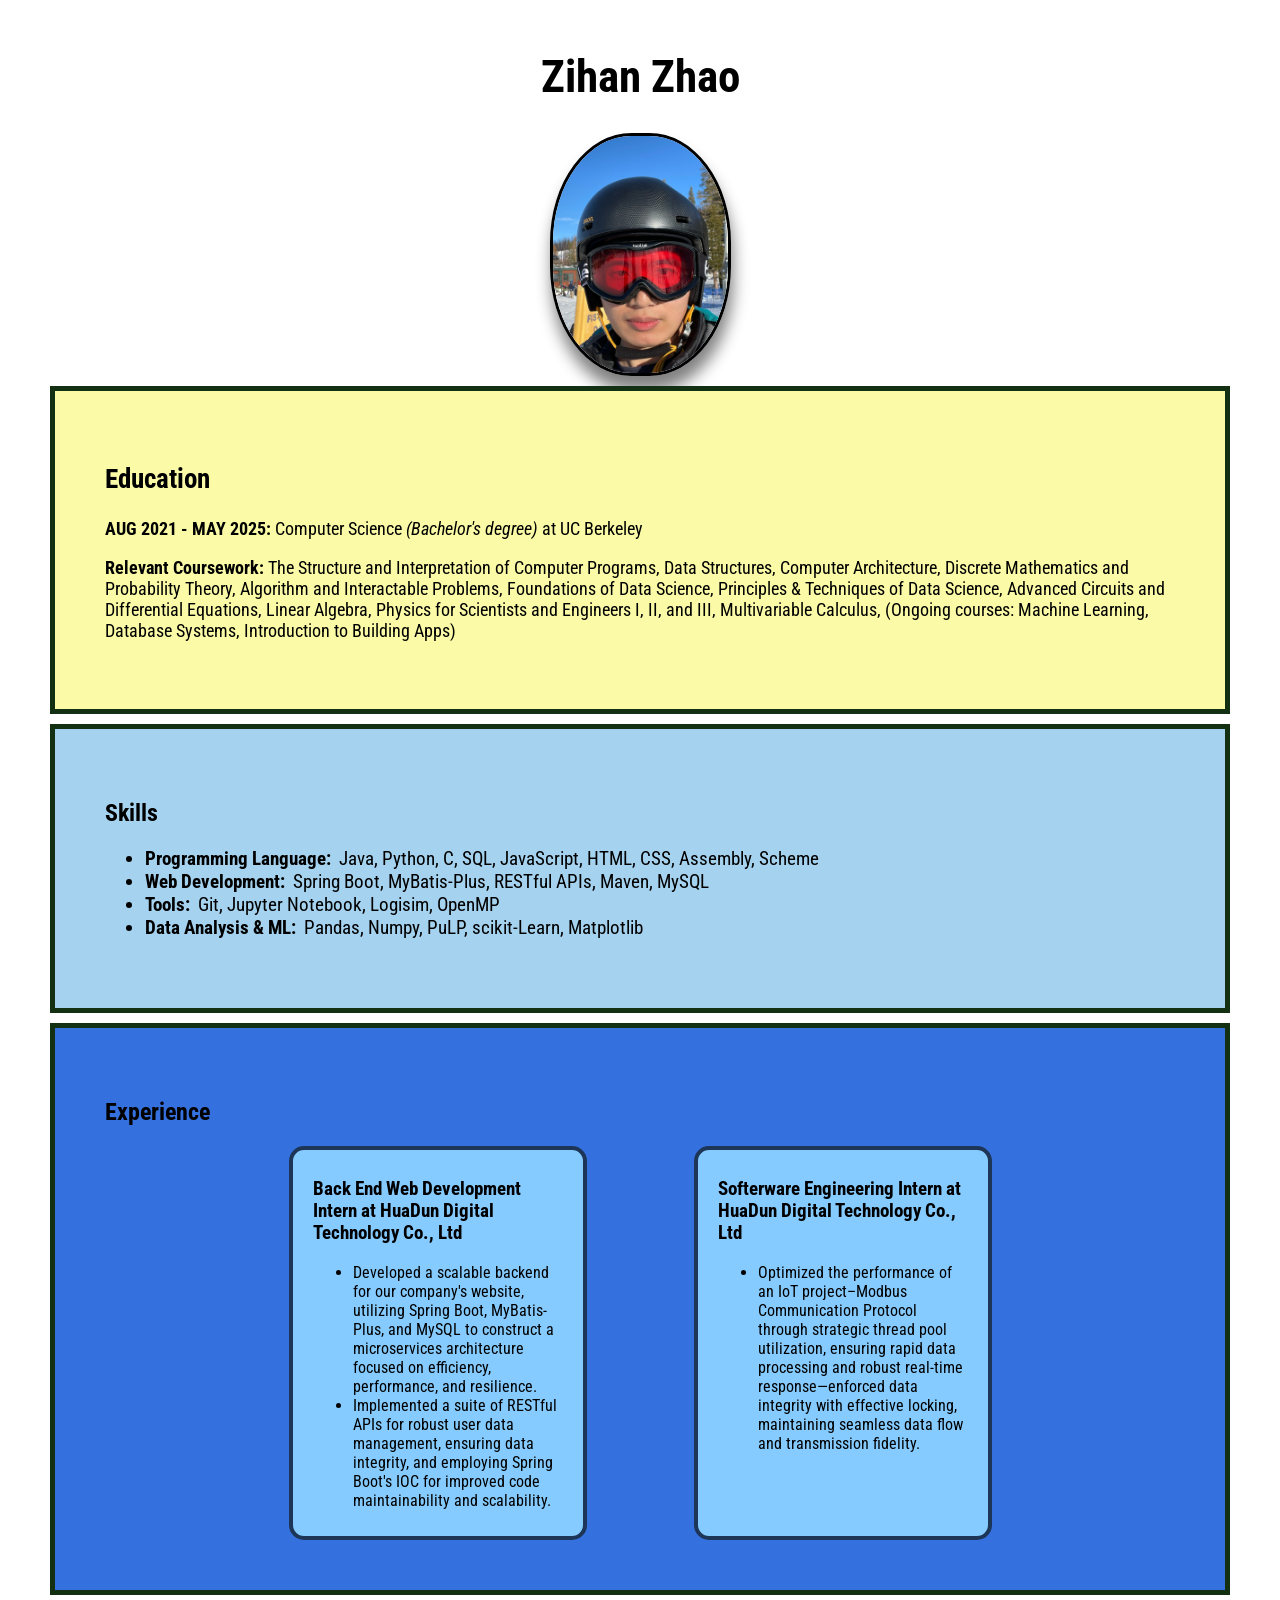
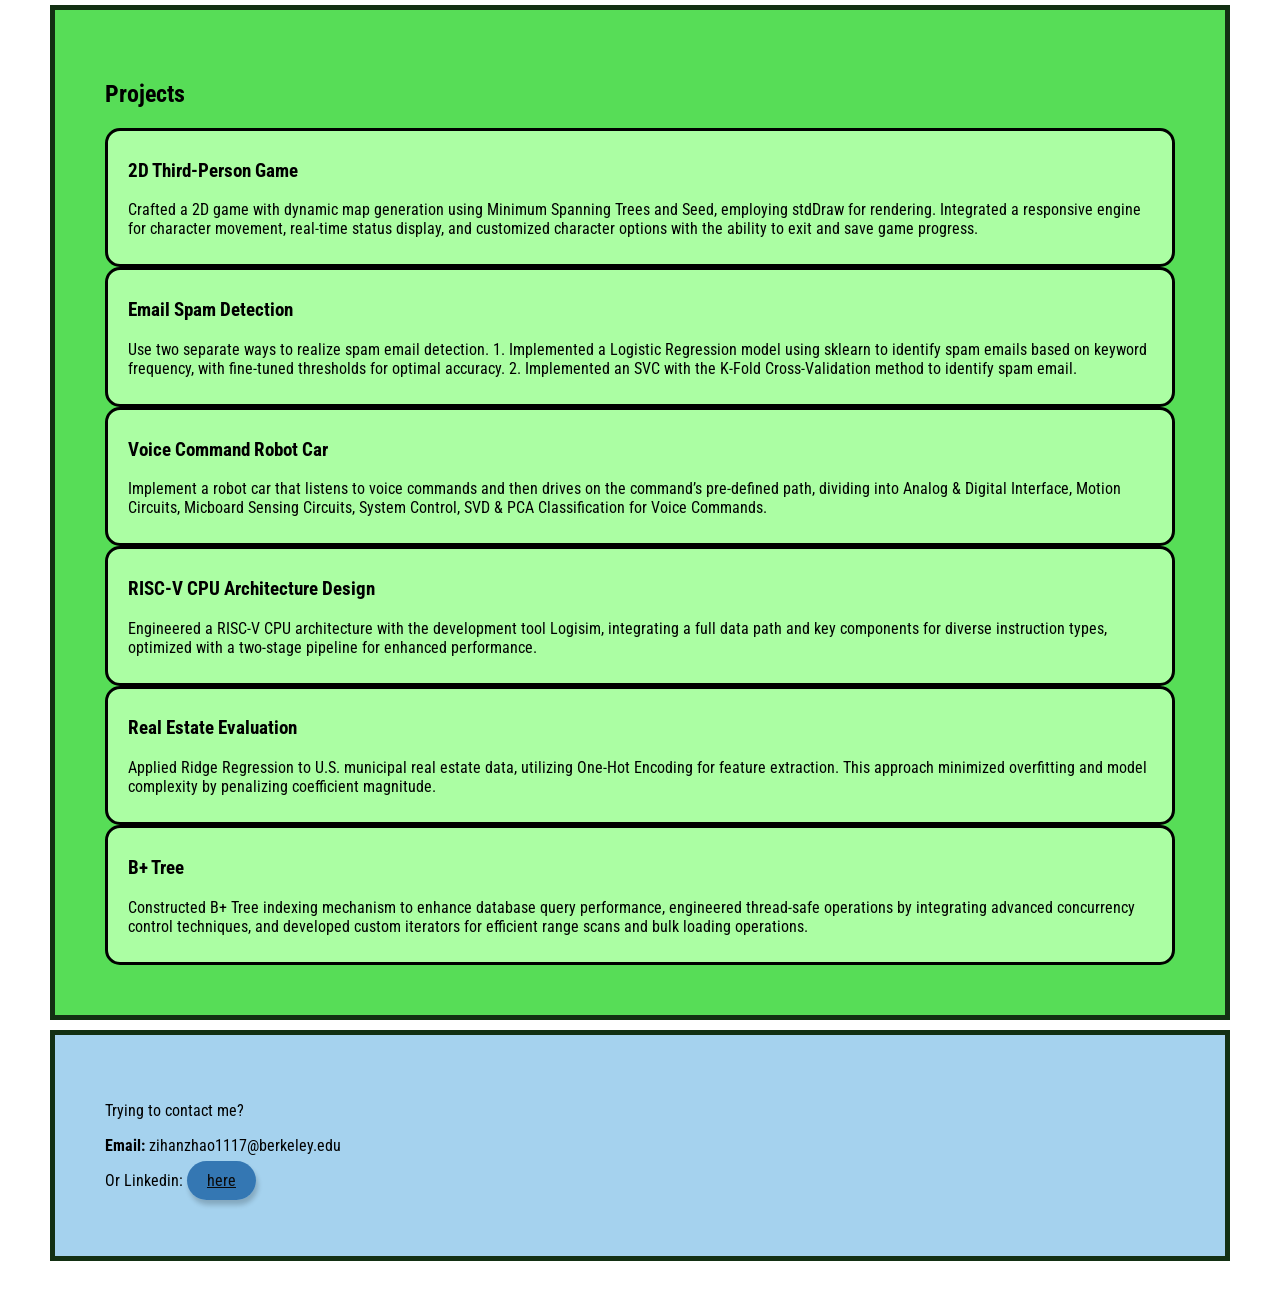
==== index.html @ 9a9a82de "web1.0" ====
<!DOCTYPE html>
<html lang="en">
<head>
    <meta charset="UTF-8">
    <meta http-equiv="X-UA-Compatible" content="IE=edge">
    <meta name="viewport" content="width=device-width, initial-scale=1.0">
    <link rel="stylesheet" href="styles.css">
    <!-- (Part 2: CSS, Question 0) Font import here. If you don't know what this is yet, don't worry, we cover this in the Part 2 of the homework.-->
    <link rel="preconnect" href="https://fonts.googleapis.com">
    <link rel="preconnect" href="https://fonts.gstatic.com" crossorigin>
    <link href="https://fonts.googleapis.com/css2?family=Crimson+Text:ital,wght@0,400;0,600;0,700;1,400;1,600;1,700&family=Nanum+Gothic&family=Oswald:wght@200..700&family=Prata&family=Quicksand:wght@300..700&family=Roboto+Condensed:ital,wght@0,100..900;1,100..900&family=Spectral:ital,wght@0,200;0,300;0,400;0,500;0,600;0,700;0,800;1,200;1,300;1,400;1,500;1,600;1,700;1,800&family=Staatliches&display=swap" rel="stylesheet">
    <title>Zihan Zhao</title>
</head>
<body>
        <!-- Part 1: Question 0. Add an image of yourself here. -->
        <h1>Zihan Zhao</h1>
        <img src = "./assets/Zihan_Zhao.png"/>
        <!-- Question 1. Add a unique id to each div that belongs to the class "section-wrapper".-->
        <div id = education class="section-wrapper">
            <h2>Education</h2>
            <!-- Question 2. Fill this in with details about your degree, major(s), and coursework. Use at least 1 header tag (h3, b, or em). -->
            <p><b>AUG 2021 - MAY 2025:</b> Computer Science <em>(Bachelor's degree)</em> at UC Berkeley</p>
            <p><b>Relevant Coursework:</b> The Structure and Interpretation of Computer Programs, Data Structures, 
                Computer Architecture, Discrete Mathematics and Probability Theory, Algorithm and Interactable Problems, 
                Foundations of Data Science, Principles & Techniques of Data Science, Advanced Circuits and Differential Equations, 
                Linear Algebra, Physics for Scientists and Engineers I, II, and III, Multivariable Calculus,
                (Ongoing courses: Machine Learning, Database Systems, Introduction to Building Apps)</p>
        </div>
        <div id = skills class = "section-wrapper">
            <h2>Skills</h2>
            <ul class = skills-list>
                <li><b>Programming Language:</b>&nbsp;&nbsp;Java, Python, C, SQL, JavaScript, HTML, CSS, Assembly, Scheme</li>
                <li><b>Web Development:</b>&nbsp;&nbsp;Spring Boot, MyBatis-Plus, RESTful APIs, Maven, MySQL</li>
                <li><b>Tools:</b>&nbsp;&nbsp;Git, Jupyter Notebook, Logisim, OpenMP</li>
                <li><b>Data Analysis & ML:</b>&nbsp;&nbsp;Pandas, Numpy, PuLP, scikit-Learn, Matplotlib</li>
            </ul>
        </div>
        <div id = experience class="section-wrapper">
            <h2>Experience</h2>
            <div class="experience-wrapper">
                <!-- Question 3a. Copy-paste the div with the class experience-list-item twice, and fill them in with your work experiences. -->
                <div class="experience-list-item">
                    <h3>Back End Web Development Intern at HuaDun Digital Technology Co., Ltd</h3>
                    <ul>
                        <!-- Question 3b. Fill this in with some bulletpoints on things you did. -->
                        <li>Developed a scalable backend for our company's website, utilizing Spring Boot, MyBatis-Plus, 
                            and MySQL to construct a microservices architecture focused on efficiency, performance, and resilience.</li>
                        <li>Implemented a suite of RESTful APIs for robust user data management, ensuring data integrity, 
                            and employing Spring Boot's IOC for improved code maintainability and scalability.</li>
                    </ul>
                </div>
                <div class="experience-list-item">
                    <h3>Softerware Engineering Intern at HuaDun Digital Technology Co., Ltd</h3>
                    <ul>
                        <!-- Question 3b. Fill this in with some bulletpoints on things you did. -->
                        <li>Optimized the performance of an IoT project–Modbus Communication Protocol through strategic thread pool utilization,
                                ensuring rapid data processing and robust real-time response—enforced data integrity with effective locking, 
                                maintaining seamless data flow and transmission fidelity.
                        </li>
                    </ul>
                </div>
                <!-- Question 3c. Create a div that contains/wraps around ALL the experience-list-item divs named "experience-wrapper"! You'll need this later. -->
            </div>
        </div>
        <div id = projects class="section-wrapper">
            <h2>Projects</h2>
            <!-- Question 4a. Create a few project-list-items divs. Fill these in with your favorite projects! -->
            <div class="projects-wrapper">
                <div class="project-list-item">
                    <h3>2D Third-Person Game</h3>
                    <p>Crafted a 2D game with dynamic map generation using Minimum Spanning Trees and Seed, employing stdDraw for rendering. 
                        Integrated a responsive engine for character movement, real-time status display, and customized character 
                        options with the ability to exit and save game progress.</p>
                </div>
                <div class="project-list-item">
                    <h3>Email Spam Detection</h3>
                    <p>Use two separate ways to realize spam email detection. 
                        1. Implemented a Logistic Regression model using sklearn to identify spam emails based
                        on keyword frequency, with fine-tuned thresholds for optimal accuracy. 
                        2. Implemented an SVC with the K-Fold Cross-Validation method to identify spam email.</p>
                </div>
                <div class="project-list-item">
                    <h3>Voice Command Robot Car</h3>
                    <p>Implement a robot car that listens to voice commands and then drives on the command’s pre-defined path, dividing into Analog & Digital
                        Interface, Motion Circuits, Micboard Sensing Circuits, System Control, SVD & PCA Classification for Voice Commands.</p>
                </div>
                <div class="project-list-item">
                    <h3>RISC-V CPU Architecture Design</h3>
                    <p>Engineered a RISC-V CPU architecture with the development tool Logisim, integrating a full data path and key components for diverse
                        instruction types, optimized with a two-stage pipeline for enhanced performance.</p>
                </div>
                <div class="project-list-item">
                    <h3>Real Estate Evaluation</h3>
                    <p>Applied Ridge Regression to U.S. municipal real estate data, utilizing One-Hot Encoding for feature extraction. This approach minimized
                        overfitting and model complexity by penalizing coefficient magnitude.</p>
                </div>
                <div class="project-list-item">
                    <h3>B+ Tree</h3>
                    <p>Constructed B+ Tree indexing mechanism to enhance database query performance, engineered thread-safe 
                        operations by integrating advanced concurrency control techniques, and developed custom iterators for 
                        efficient range scans and bulk loading operations.</p>
                </div>
            </div>
        </div>
            <!-- Question 4b. Create a div that contains/wraps around all the projects-list-item divs named "project-wrapper". You'll need this later! -->
        <div id = contact class="section-wrapper">
            <!-- Question 5. Add a link to your favorite social media account to the text "here". -->
            <p> Trying to contact me? </p>
            <p><b>Email:</b> zihanzhao1117@berkeley.edu</p>
            <p> Or Linkedin: <a href = "https://www.linkedin.com/in/zihan-zhao-466a7b223/" class = "custom-link">here</a> </p>
        </div>
</body>
</html>
---- styles.css ----
/* Question 0. Import a font and make all text in the body using that font. Check the homework instructions for more information!*/
/* Set all text in the body to be a certain color (whatever color you choose!)*/
/* Center all text in the body. Check out the homework spec for help.*/

body {
    margin: 50px auto;
    max-width: 1200px;
    /* YOUR CODE HERE */
    font-family: 'Roboto Condensed', sans-serif;
}

/* Question 1: Add a border, border radius, box shadow, or whatever other styling you'd like to your image! */
img {
    width: 175px;
    /* YOUR CODE HERE */
    border-radius: 45%;
    border: 3px solid black;
    box-shadow: 2px 15px 16px grey;
    display: block;
    margin-left: auto;
    margin-right: auto;
}

h1 {
    font-size: 45px;
    transition: ease-in-out 0.5s;
    text-align: center;
}

/* Question 2. Select the h1 tag and add a hover effect! You can change the background-color, color, opacity, or anything you want.*/

/* YOUR CODE HERE */
h1:hover {
    color: rgb(236, 84, 14);
}


/* Question 3. Add different background colors for all the different sections (Education, Experience, etc.) by selecting them via ids. */

/* YOUR CODE HERE */
#education {
    background-color: rgb(250, 250, 167);
}

#experience {
    background-color: rgb(53, 112, 223);
}

#projects {
    background-color: rgb(87, 221, 87);
}




/* Question 4. Add margin, padding, and borders to the section-wrapper class! */

.section-wrapper {
    background-color: #a5d2ee;
    /*YOUR CODE HERE*/
    padding: 50px;
    margin: 10px;
    border: 5px solid rgb(19, 48, 19);
}


/* Experience Section */

/* Question 5a. Use CSS Flexbox to display your experiences as shown in the diagram.
 Hint: Check the homework spec for some help!*/

.experience-wrapper {
    display: flex; /* YOUR CODE HERE */
    gap: 10%; /*YOUR CODE HERE*/
    justify-content: center; /*YOUR CODE HERE*/
}

/* Question 5b. Add a background color to the experience-list-item class.*/

.experience-list-item {
    border: 4px solid #1d3557;
    text-align: left;
    width: 250px;
    padding: 10px 20px;
    border-radius: 15px;
    /*YOUR CODE HERE*/
    background-color: rgb(134, 203, 255);

    /* Side note: the transition attribute makes effects look smoother! 
    This means the hover effect will slowly kick in for 0.2s. */
    transition: ease-in-out 0.2s;
}


/* Question 5c. Let's take a break! Add a hover effect to each experience-list-item div. 
Experiment with border, border-radius, background-color, or whatever you want!*/

.experience-list-item:hover {
    box-shadow: inset 280px 0 0 0 #54b3d6;
    color: white;
}




/* Projects Section */

/* Question 6. Use CSS Flexbox and hover effects for the Projects Section, just as you did for the Experience Section! */

/*YOUR CODE HERE*/
.project-list-item {
    border: 3px solid black;
    text-align: left;
    padding: 10px 20px;
    border-radius: 15px;
    background-color: rgb(171, 254, 163);
    transition: ease-in-out 0.3s;
}

.projects-wrapper {
    display: flex;
    gap: 10%;
    justify-content: center;
    flex-direction: column;
}

.project-list-item:hover {
    box-shadow: inset 1080px 0 0 0 rgb(66, 44, 44);
    color: rgb(248, 245, 245);
}


/* Contact Section */

/* Question 7. Make your link look something like the one shown in the homework spec!*/

.custom-link {
    /*YOUR CODE HERE*/
    padding: 10px 20px; /* Adds padding around the text - you can adjust the values */
    background-color: rgb(52, 119, 179); /* Sets the background color of the link */
    color: rgb(10, 9, 9); /* Sets the text color to white */
    border-radius: 25px; /* Makes the corners rounded */
    box-shadow: 2px 5px 5px rgba(0, 0, 0, 0.2); /* Adds a shadow effect */
    transition: all 0.3s ease; /* Smooth transition for hover effects */
}

.custom-link:hover {
    box-shadow: 4px 7px 7px rgba(0, 0, 0, 0.3); /* Changes the shadow effect on hover */
    text-decoration: none; /* Ensures the underline doesn't reappear on hover */
}

.skills-list {
    font-size: larger;
}

#education {
    font-size: large;
}
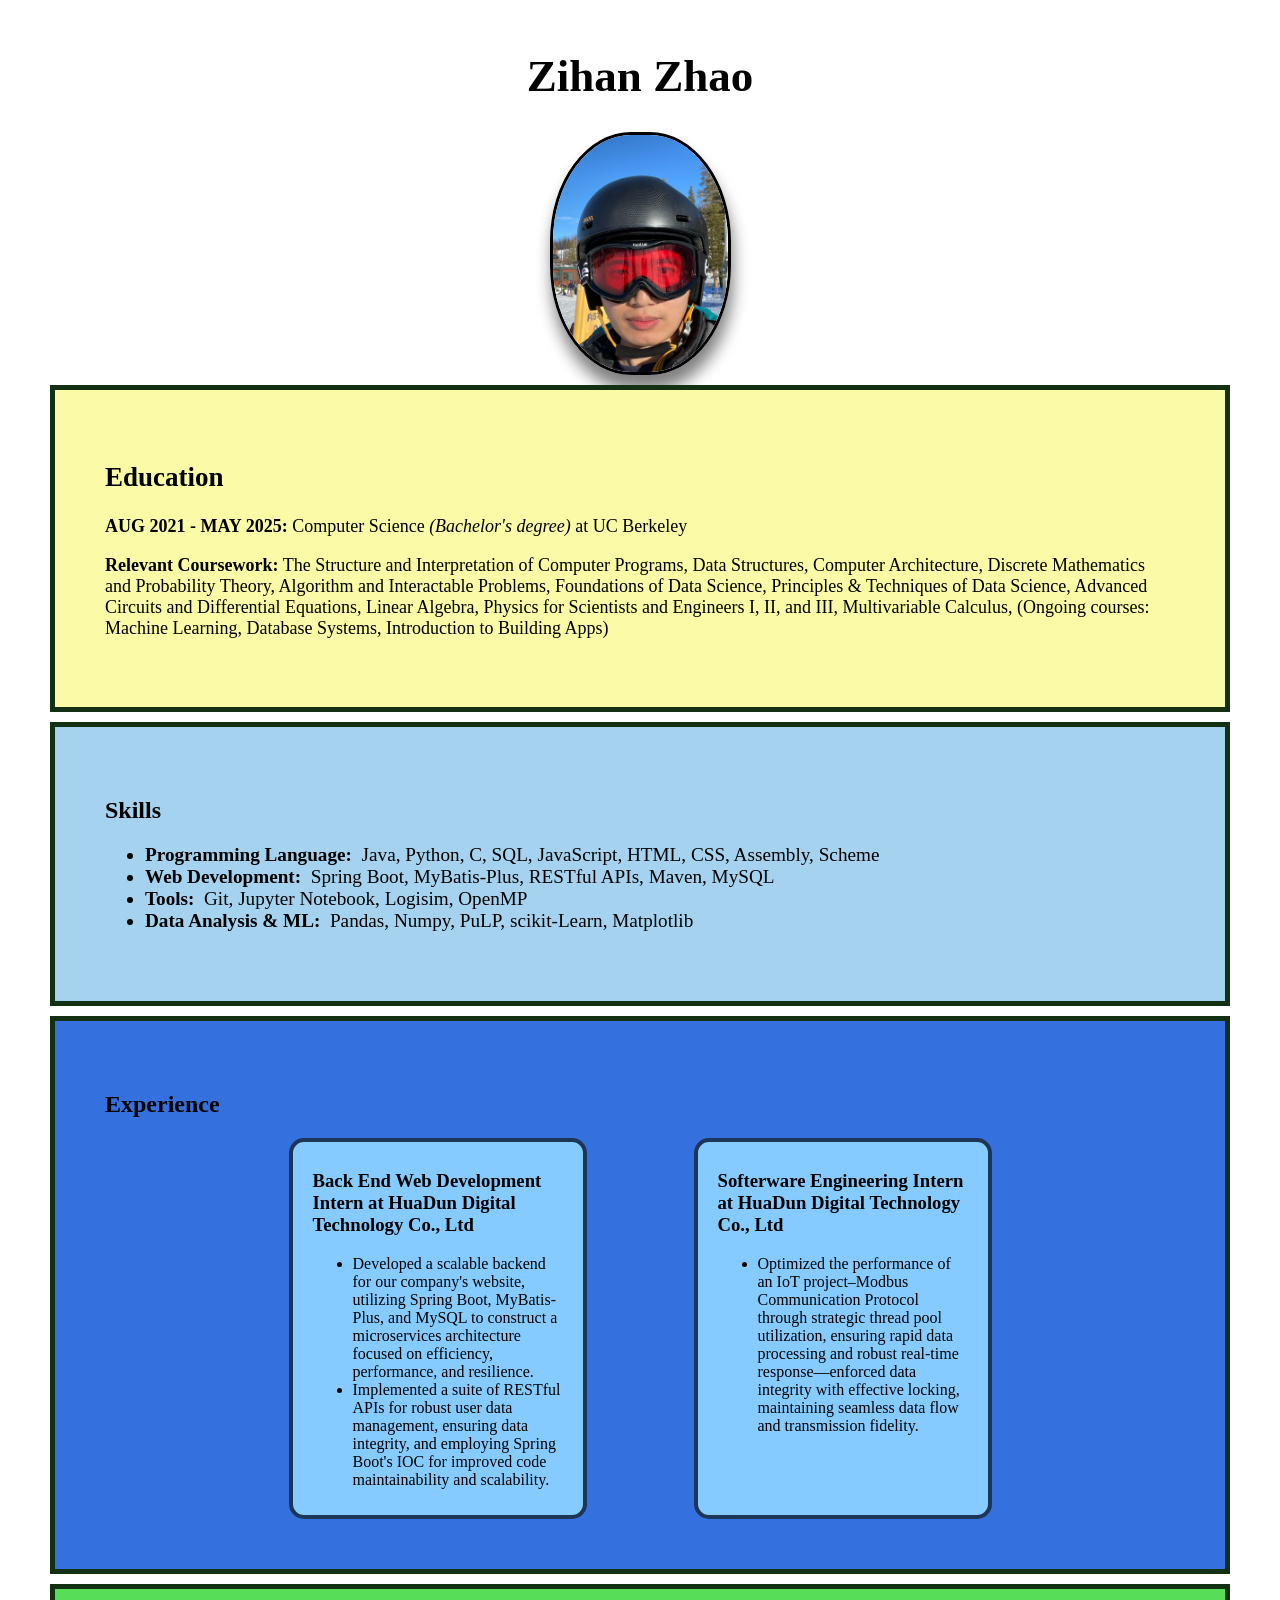
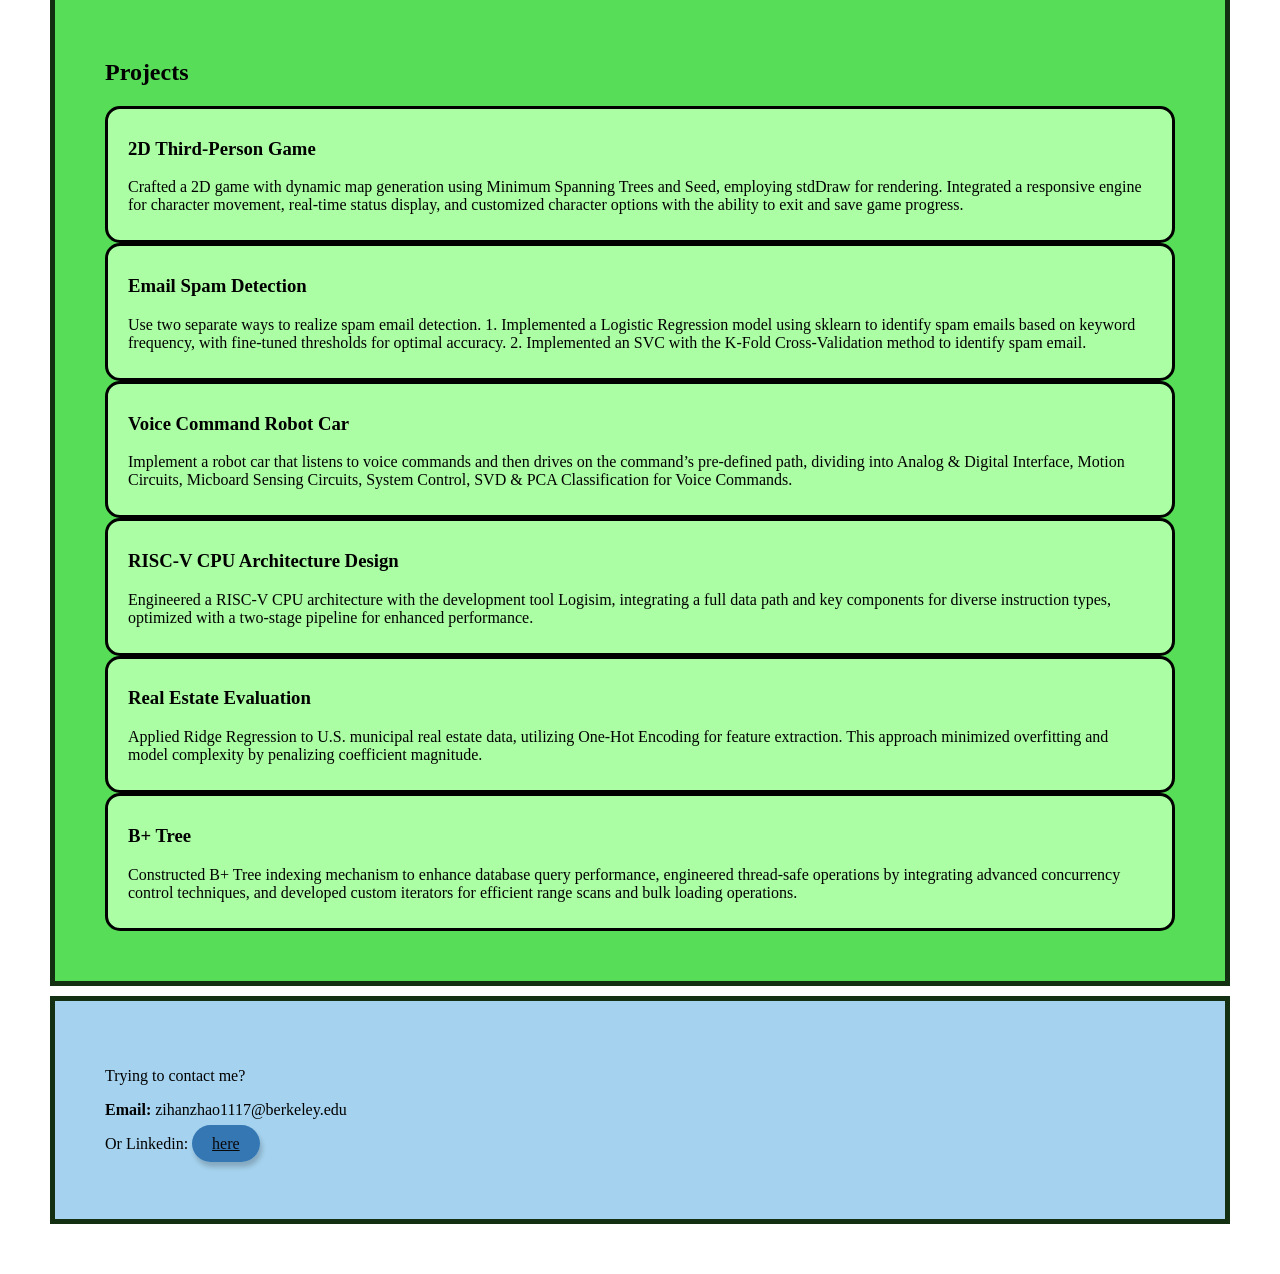
==== commit f9ac5798: "web1.1" ====
--- a/index.html
+++ b/index.html
@@ -6,9 +6,6 @@
     <meta name="viewport" content="width=device-width, initial-scale=1.0">
     <link rel="stylesheet" href="styles.css">
     <!-- (Part 2: CSS, Question 0) Font import here. If you don't know what this is yet, don't worry, we cover this in the Part 2 of the homework.-->
-    <link rel="preconnect" href="https://fonts.googleapis.com">
-    <link rel="preconnect" href="https://fonts.gstatic.com" crossorigin>
-    <link href="https://fonts.googleapis.com/css2?family=Crimson+Text:ital,wght@0,400;0,600;0,700;1,400;1,600;1,700&family=Nanum+Gothic&family=Oswald:wght@200..700&family=Prata&family=Quicksand:wght@300..700&family=Roboto+Condensed:ital,wght@0,100..900;1,100..900&family=Spectral:ital,wght@0,200;0,300;0,400;0,500;0,600;0,700;0,800;1,200;1,300;1,400;1,500;1,600;1,700;1,800&family=Staatliches&display=swap" rel="stylesheet">
     <title>Zihan Zhao</title>
 </head>
 <body>
--- a/styles.css
+++ b/styles.css
@@ -6,7 +6,6 @@
     margin: 50px auto;
     max-width: 1200px;
     /* YOUR CODE HERE */
-    font-family: 'Roboto Condensed', sans-serif;
 }
 
 /* Question 1: Add a border, border radius, box shadow, or whatever other styling you'd like to your image! */
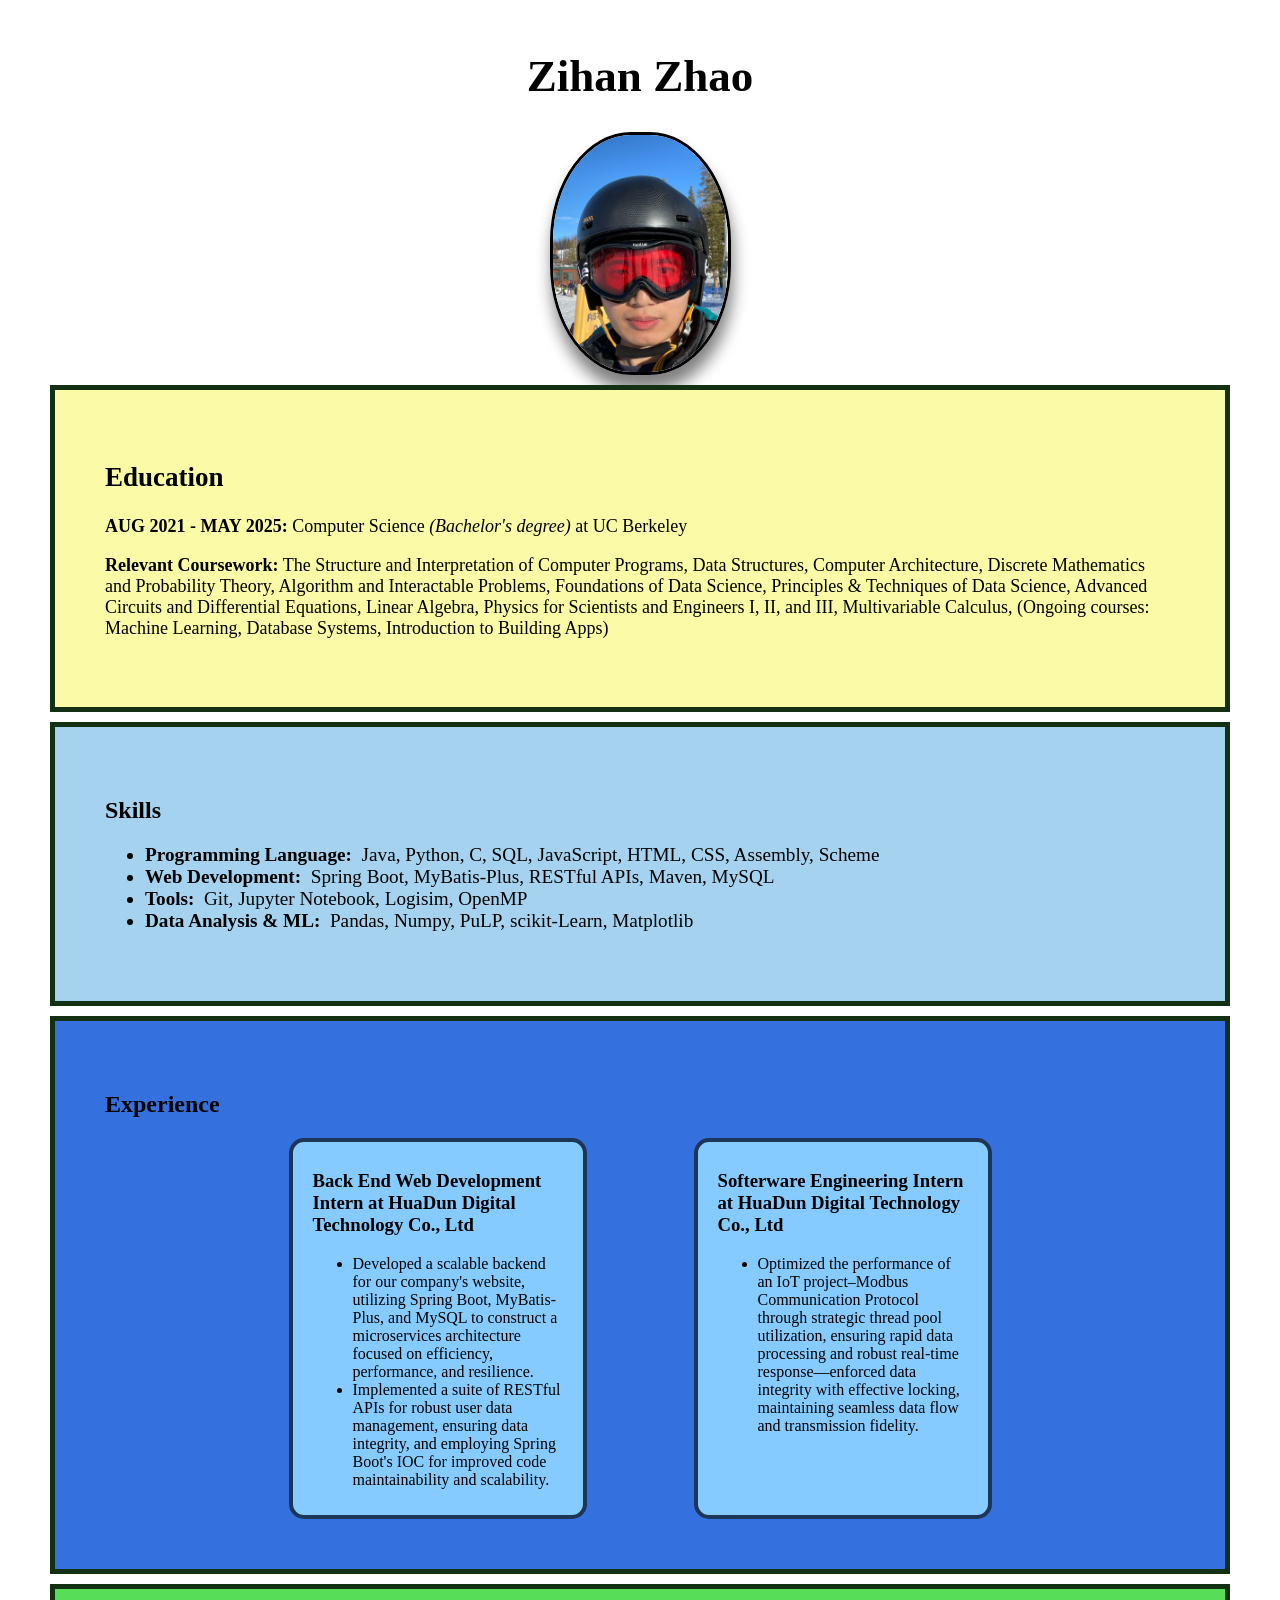
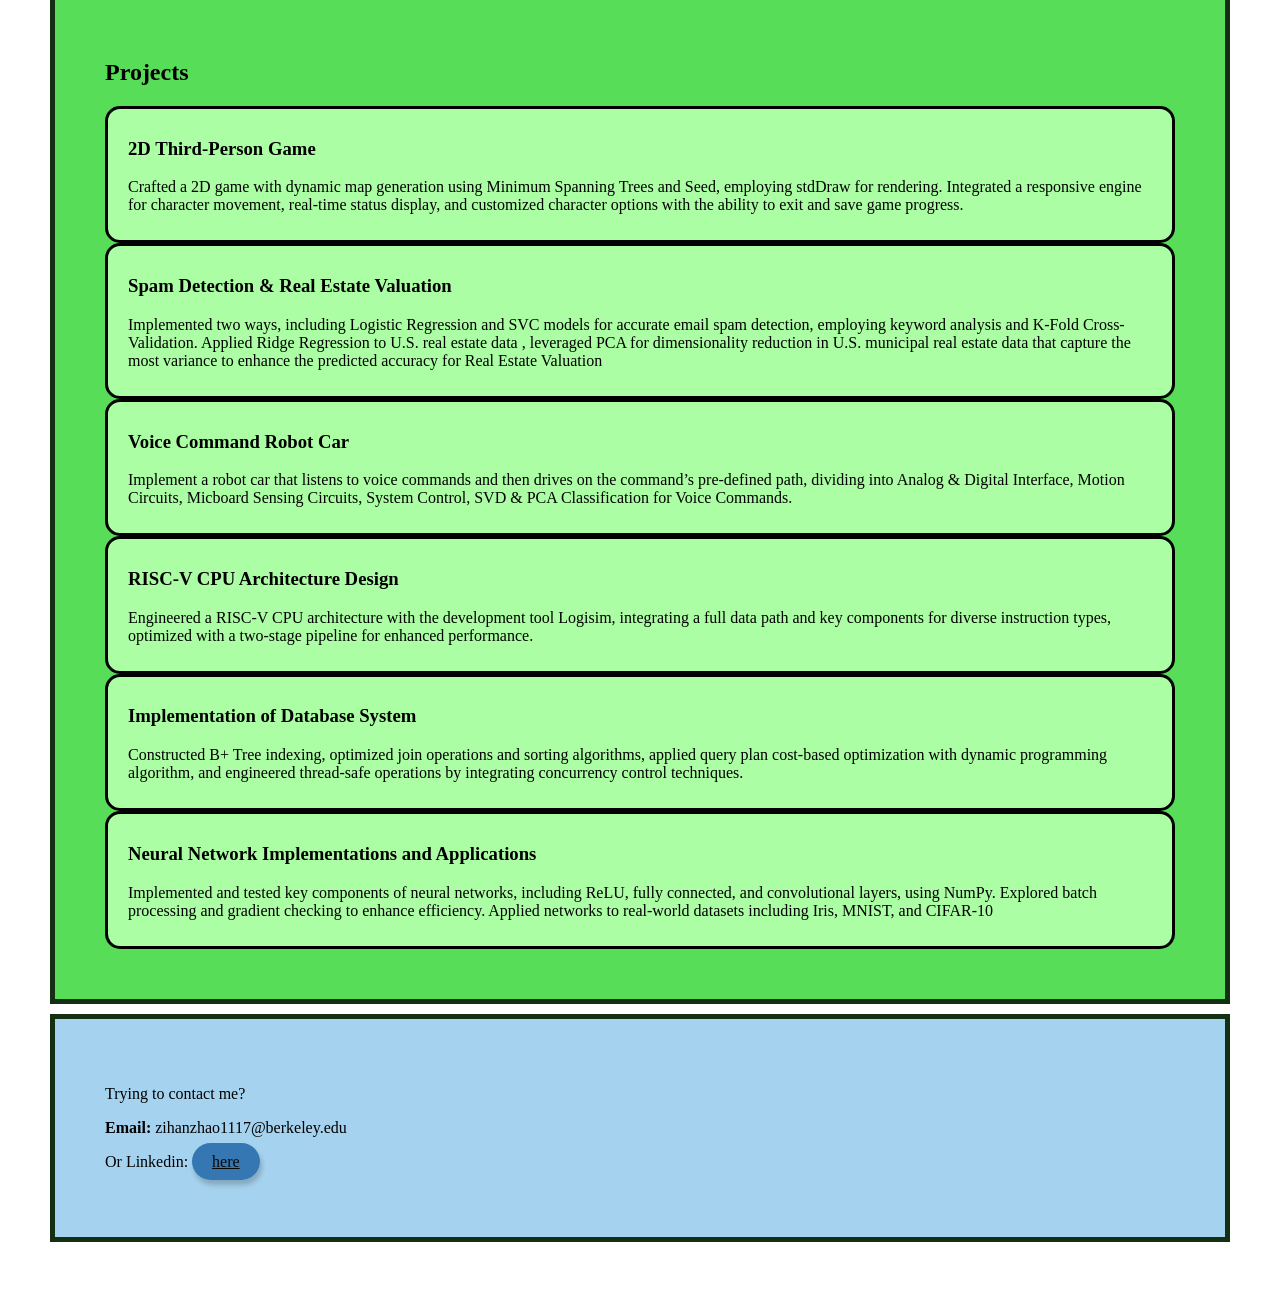
==== commit 1f2d4946: "web content revised March 14" ====
--- a/index.html
+++ b/index.html
@@ -70,11 +70,11 @@
                         options with the ability to exit and save game progress.</p>
                 </div>
                 <div class="project-list-item">
-                    <h3>Email Spam Detection</h3>
-                    <p>Use two separate ways to realize spam email detection. 
-                        1. Implemented a Logistic Regression model using sklearn to identify spam emails based
-                        on keyword frequency, with fine-tuned thresholds for optimal accuracy. 
-                        2. Implemented an SVC with the K-Fold Cross-Validation method to identify spam email.</p>
+                    <h3>Spam Detection & Real Estate Valuation</h3>
+                    <p>Implemented two ways, including Logistic Regression and SVC models for accurate email spam detection, 
+                        employing keyword analysis and K-Fold Cross-Validation. Applied Ridge Regression to U.S. real estate data
+                        , leveraged PCA for dimensionality reduction in U.S. municipal real estate data that capture the most 
+                        variance to enhance the predicted accuracy for Real Estate Valuation</p>
                 </div>
                 <div class="project-list-item">
                     <h3>Voice Command Robot Car</h3>
@@ -87,15 +87,16 @@
                         instruction types, optimized with a two-stage pipeline for enhanced performance.</p>
                 </div>
                 <div class="project-list-item">
-                    <h3>Real Estate Evaluation</h3>
-                    <p>Applied Ridge Regression to U.S. municipal real estate data, utilizing One-Hot Encoding for feature extraction. This approach minimized
-                        overfitting and model complexity by penalizing coefficient magnitude.</p>
+                    <h3>Implementation of Database System</h3>
+                    <p>Constructed B+ Tree indexing, optimized join operations and sorting algorithms, applied query plan 
+                        cost-based optimization with dynamic programming algorithm, and engineered thread-safe operations 
+                        by integrating concurrency control techniques.</p>
                 </div>
                 <div class="project-list-item">
-                    <h3>B+ Tree</h3>
-                    <p>Constructed B+ Tree indexing mechanism to enhance database query performance, engineered thread-safe 
-                        operations by integrating advanced concurrency control techniques, and developed custom iterators for 
-                        efficient range scans and bulk loading operations.</p>
+                    <h3>Neural Network Implementations and Applications</h3>
+                    <p>Implemented and tested key components of neural networks, including ReLU, fully connected, 
+                        and convolutional layers, using NumPy. Explored batch processing and gradient checking to enhance 
+                        efficiency. Applied networks to real-world datasets including Iris, MNIST, and CIFAR-10</p>
                 </div>
             </div>
         </div>
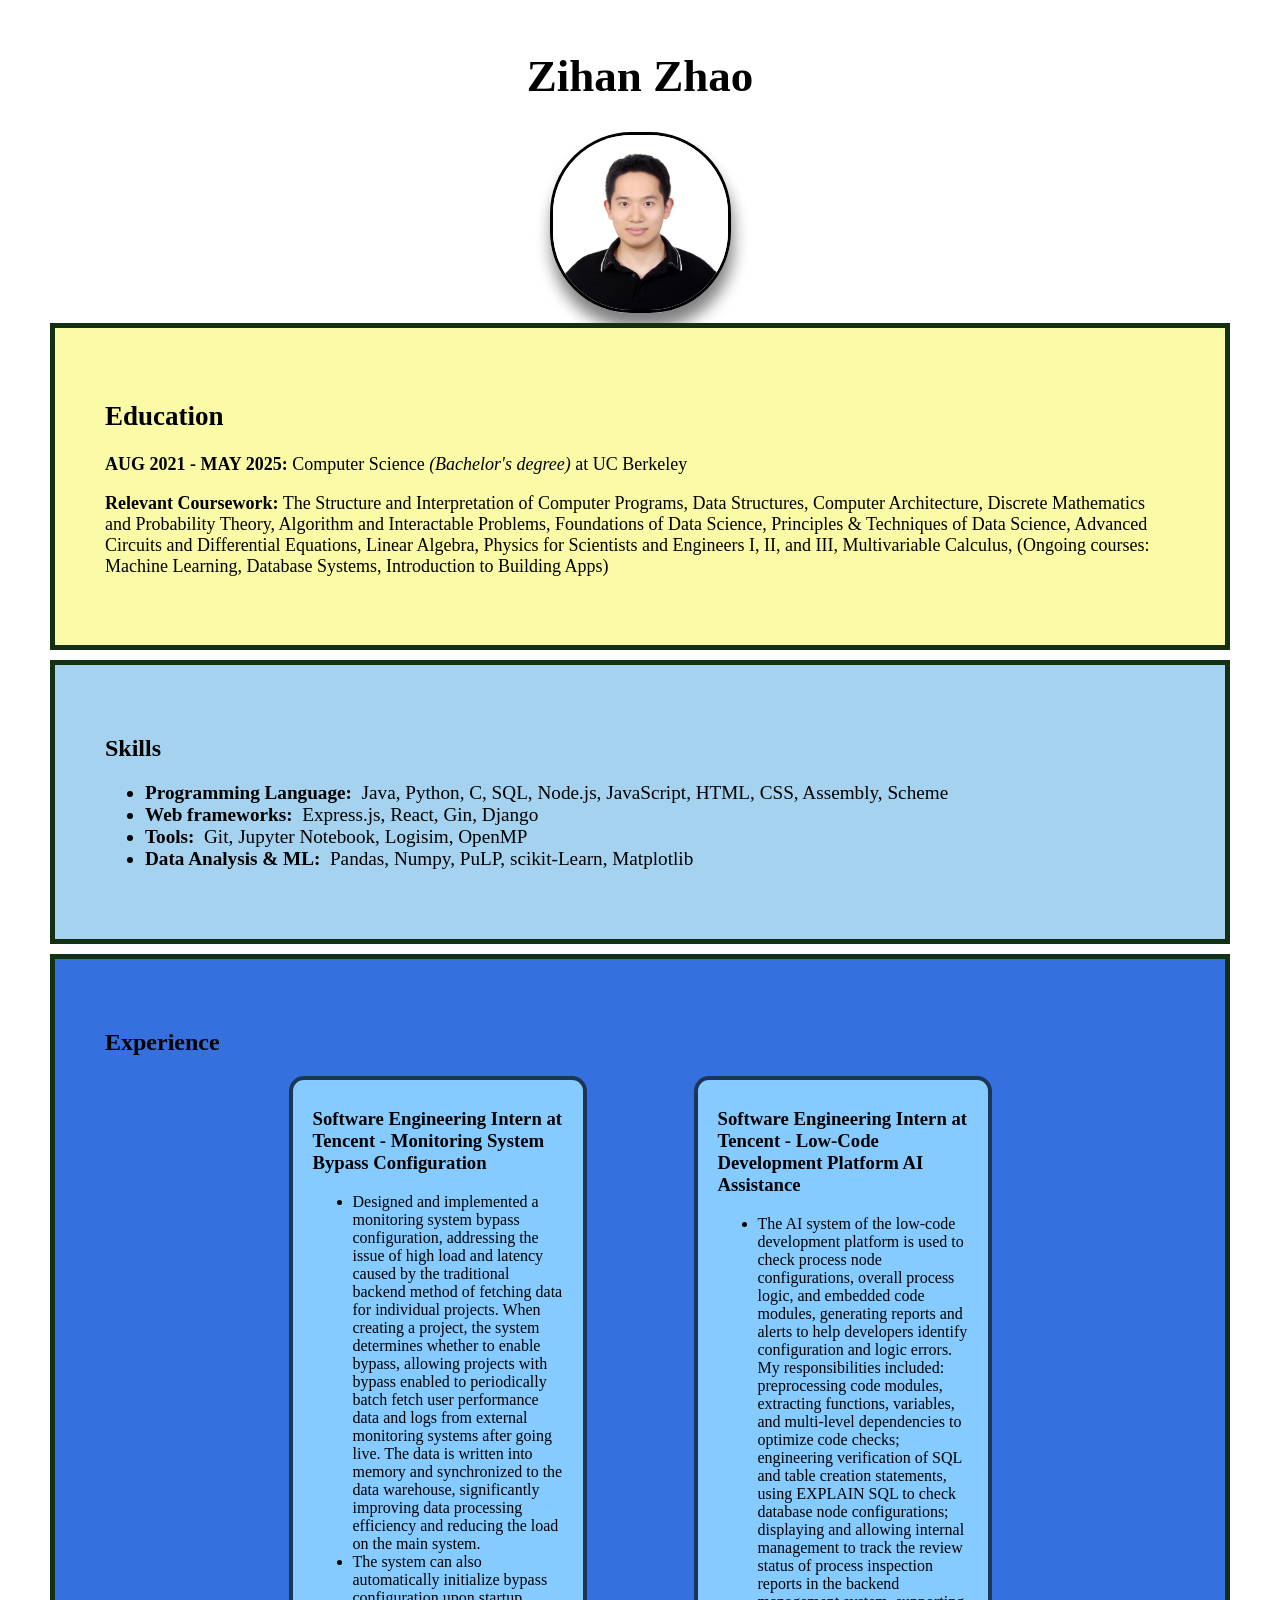
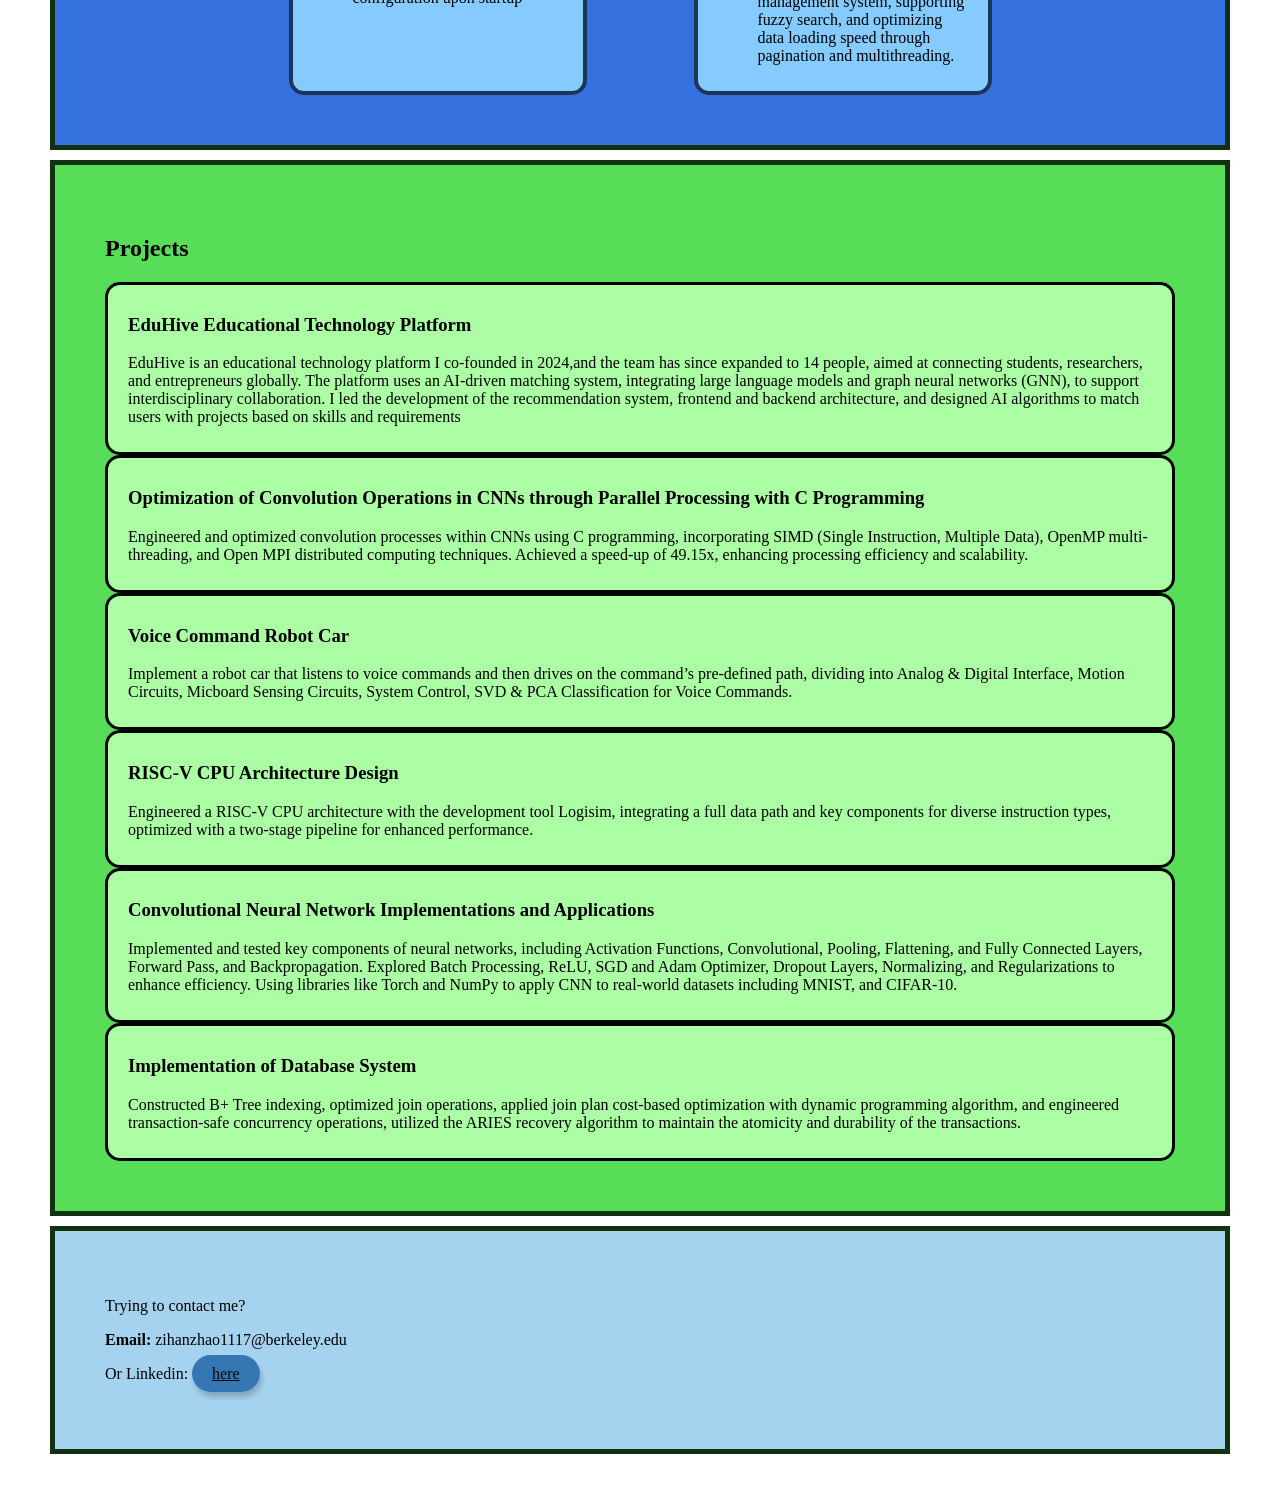
==== commit de6af762: "update" ====
--- a/index.html
+++ b/index.html
@@ -6,12 +6,15 @@
     <meta name="viewport" content="width=device-width, initial-scale=1.0">
     <link rel="stylesheet" href="styles.css">
     <!-- (Part 2: CSS, Question 0) Font import here. If you don't know what this is yet, don't worry, we cover this in the Part 2 of the homework.-->
+    <link rel="preconnect" href="https://fonts.googleapis.com">
+    <link rel="preconnect" href="https://fonts.gstatic.com" crossorigin>
+    <link href="https://fonts.googleapis.com/css2?family=Crimson+Text:ital,wght@0,400;0,600;0,700;1,400;1,600;1,700&family=Nanum+Gothic&family=Oswald:wght@200..700&family=Prata&family=Quicksand:wght@300..700&family=Roboto+Condensed:ital,wght@0,100..900;1,100..900&family=Spectral:ital,wght@0,200;0,300;0,400;0,500;0,600;0,700;0,800;1,200;1,300;1,400;1,500;1,600;1,700;1,800&family=Staatliches&display=swap" rel="stylesheet">
     <title>Zihan Zhao</title>
 </head>
 <body>
         <!-- Part 1: Question 0. Add an image of yourself here. -->
         <h1>Zihan Zhao</h1>
-        <img src = "./assets/Zihan_Zhao.png"/>
+        <img src = "./assets/self.png"/>
         <!-- Question 1. Add a unique id to each div that belongs to the class "section-wrapper".-->
         <div id = education class="section-wrapper">
             <h2>Education</h2>
@@ -26,8 +29,8 @@
         <div id = skills class = "section-wrapper">
             <h2>Skills</h2>
             <ul class = skills-list>
-                <li><b>Programming Language:</b>&nbsp;&nbsp;Java, Python, C, SQL, JavaScript, HTML, CSS, Assembly, Scheme</li>
-                <li><b>Web Development:</b>&nbsp;&nbsp;Spring Boot, MyBatis-Plus, RESTful APIs, Maven, MySQL</li>
+                <li><b>Programming Language:</b>&nbsp;&nbsp;Java, Python, C, SQL, Node.js, JavaScript, HTML, CSS, Assembly, Scheme</li>
+                <li><b>Web frameworks:</b>&nbsp;&nbsp;Express.js, React, Gin, Django</li>
                 <li><b>Tools:</b>&nbsp;&nbsp;Git, Jupyter Notebook, Logisim, OpenMP</li>
                 <li><b>Data Analysis & ML:</b>&nbsp;&nbsp;Pandas, Numpy, PuLP, scikit-Learn, Matplotlib</li>
             </ul>
@@ -37,25 +40,30 @@
             <div class="experience-wrapper">
                 <!-- Question 3a. Copy-paste the div with the class experience-list-item twice, and fill them in with your work experiences. -->
                 <div class="experience-list-item">
-                    <h3>Back End Web Development Intern at HuaDun Digital Technology Co., Ltd</h3>
+                    <h3>Software Engineering Intern at Tencent - Monitoring System Bypass Configuration</h3>
                     <ul>
                         <!-- Question 3b. Fill this in with some bulletpoints on things you did. -->
-                        <li>Developed a scalable backend for our company's website, utilizing Spring Boot, MyBatis-Plus, 
-                            and MySQL to construct a microservices architecture focused on efficiency, performance, and resilience.</li>
-                        <li>Implemented a suite of RESTful APIs for robust user data management, ensuring data integrity, 
-                            and employing Spring Boot's IOC for improved code maintainability and scalability.</li>
+                        <li>Designed and implemented a monitoring system bypass configuration, addressing the issue of high load and latency caused by the traditional backend
+                            method of fetching data for individual projects. When creating a project, the system determines whether to enable bypass, allowing projects with bypass
+                            enabled to periodically batch fetch user performance data and logs from external monitoring systems after going live. The data is written into memory and
+                            synchronized to the data warehouse, significantly improving data processing efficiency and reducing the load on the main system.</li>
+                        <li>The system can also
+                            automatically initialize bypass configuration upon startup</li>
                     </ul>
                 </div>
                 <div class="experience-list-item">
-                    <h3>Softerware Engineering Intern at HuaDun Digital Technology Co., Ltd</h3>
+                    <h3>Software Engineering Intern at Tencent - Low-Code Development Platform AI Assistance</h3>
                     <ul>
                         <!-- Question 3b. Fill this in with some bulletpoints on things you did. -->
-                        <li>Optimized the performance of an IoT project–Modbus Communication Protocol through strategic thread pool utilization,
-                                ensuring rapid data processing and robust real-time response—enforced data integrity with effective locking, 
-                                maintaining seamless data flow and transmission fidelity.
+                        <li>The AI system of the low-code development platform is used to check process node configurations, overall process logic, and embedded code modules,
+                            generating reports and alerts to help developers identify configuration and logic errors. My responsibilities included: preprocessing code modules, extracting
+                            functions, variables, and multi-level dependencies to optimize code checks; engineering verification of SQL and table creation statements, using EXPLAIN
+                            SQL to check database node configurations; displaying and allowing internal management to track the review status of process inspection reports in the
+                            backend management system, supporting fuzzy search, and optimizing data loading speed through pagination and multithreading.
                         </li>
                     </ul>
                 </div>
+                
                 <!-- Question 3c. Create a div that contains/wraps around ALL the experience-list-item divs named "experience-wrapper"! You'll need this later. -->
             </div>
         </div>
@@ -64,17 +72,16 @@
             <!-- Question 4a. Create a few project-list-items divs. Fill these in with your favorite projects! -->
             <div class="projects-wrapper">
                 <div class="project-list-item">
-                    <h3>2D Third-Person Game</h3>
-                    <p>Crafted a 2D game with dynamic map generation using Minimum Spanning Trees and Seed, employing stdDraw for rendering. 
-                        Integrated a responsive engine for character movement, real-time status display, and customized character 
-                        options with the ability to exit and save game progress.</p>
+                    <h3>EduHive Educational Technology Platform </h3>
+                    <p>EduHive is an educational technology platform I co-founded in 2024,and the team has since expanded to 14 people, aimed at connecting
+                        students, researchers, and entrepreneurs globally. The platform uses an AI-driven matching system, integrating large language models and graph
+                        neural networks (GNN), to support interdisciplinary collaboration. I led the development of the recommendation system, frontend and backend
+                        architecture, and designed AI algorithms to match users with projects based on skills and requirements</p>
                 </div>
                 <div class="project-list-item">
-                    <h3>Spam Detection & Real Estate Valuation</h3>
-                    <p>Implemented two ways, including Logistic Regression and SVC models for accurate email spam detection, 
-                        employing keyword analysis and K-Fold Cross-Validation. Applied Ridge Regression to U.S. real estate data
-                        , leveraged PCA for dimensionality reduction in U.S. municipal real estate data that capture the most 
-                        variance to enhance the predicted accuracy for Real Estate Valuation</p>
+                    <h3>Optimization of Convolution Operations in CNNs through Parallel Processing with C Programming</h3>
+                    <p>Engineered and optimized convolution processes within CNNs using C programming, incorporating SIMD (Single Instruction, Multiple Data), OpenMP
+                        multi-threading, and Open MPI distributed computing techniques. Achieved a speed-up of 49.15x, enhancing processing efficiency and scalability.</p>
                 </div>
                 <div class="project-list-item">
                     <h3>Voice Command Robot Car</h3>
@@ -87,16 +94,15 @@
                         instruction types, optimized with a two-stage pipeline for enhanced performance.</p>
                 </div>
                 <div class="project-list-item">
-                    <h3>Implementation of Database System</h3>
-                    <p>Constructed B+ Tree indexing, optimized join operations and sorting algorithms, applied query plan 
-                        cost-based optimization with dynamic programming algorithm, and engineered thread-safe operations 
-                        by integrating concurrency control techniques.</p>
+                    <h3>Convolutional Neural Network Implementations and Applications</h3>
+                    <p>Implemented and tested key components of neural networks, including Activation Functions, Convolutional, Pooling, Flattening, and Fully Connected
+                        Layers, Forward Pass, and Backpropagation. Explored Batch Processing, ReLU, SGD and Adam Optimizer, Dropout Layers, Normalizing, and
+                        Regularizations to enhance efficiency. Using libraries like Torch and NumPy to apply CNN to real-world datasets including MNIST, and CIFAR-10.</p>
                 </div>
                 <div class="project-list-item">
-                    <h3>Neural Network Implementations and Applications</h3>
-                    <p>Implemented and tested key components of neural networks, including ReLU, fully connected, 
-                        and convolutional layers, using NumPy. Explored batch processing and gradient checking to enhance 
-                        efficiency. Applied networks to real-world datasets including Iris, MNIST, and CIFAR-10</p>
+                    <h3>Implementation of Database System</h3>
+                    <p>Constructed B+ Tree indexing, optimized join operations, applied join plan cost-based optimization with dynamic programming algorithm, and
+                        engineered transaction-safe concurrency operations, utilized the ARIES recovery algorithm to maintain the atomicity and durability of the transactions.</p>
                 </div>
             </div>
         </div>
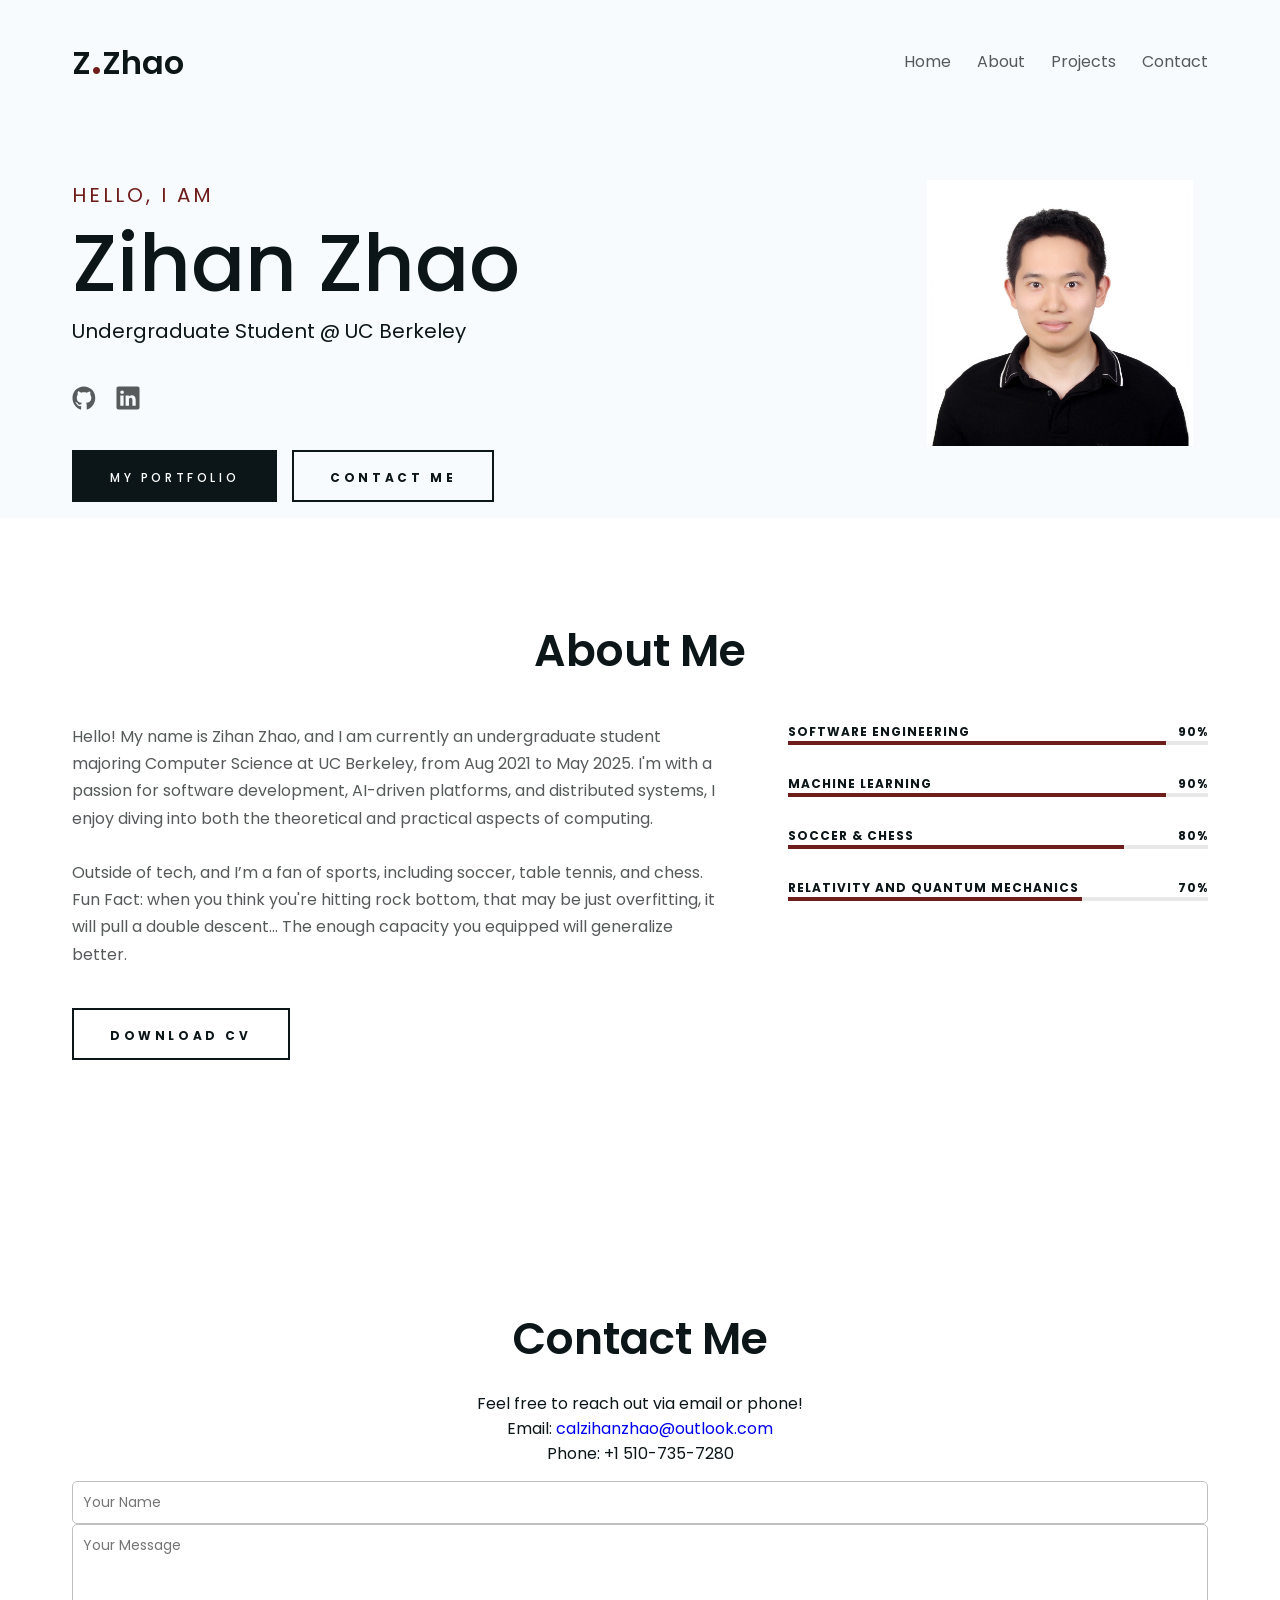
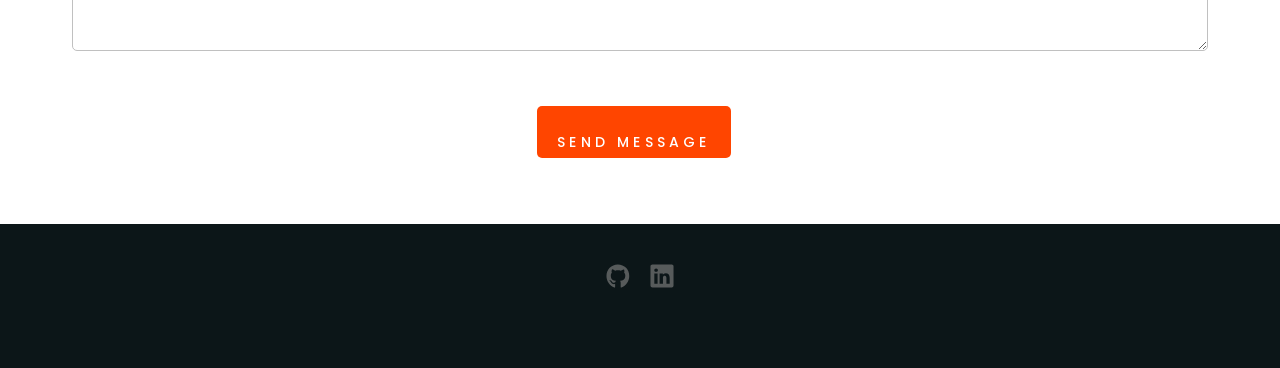
==== commit 9968343a: "Oct 19 2024" ====
--- a/index.html
+++ b/index.html
@@ -1,117 +1,212 @@
-<!DOCTYPE html>
-<html lang="en">
-<head>
-    <meta charset="UTF-8">
-    <meta http-equiv="X-UA-Compatible" content="IE=edge">
-    <meta name="viewport" content="width=device-width, initial-scale=1.0">
-    <link rel="stylesheet" href="styles.css">
-    <!-- (Part 2: CSS, Question 0) Font import here. If you don't know what this is yet, don't worry, we cover this in the Part 2 of the homework.-->
-    <link rel="preconnect" href="https://fonts.googleapis.com">
-    <link rel="preconnect" href="https://fonts.gstatic.com" crossorigin>
-    <link href="https://fonts.googleapis.com/css2?family=Crimson+Text:ital,wght@0,400;0,600;0,700;1,400;1,600;1,700&family=Nanum+Gothic&family=Oswald:wght@200..700&family=Prata&family=Quicksand:wght@300..700&family=Roboto+Condensed:ital,wght@0,100..900;1,100..900&family=Spectral:ital,wght@0,200;0,300;0,400;0,500;0,600;0,700;0,800;1,200;1,300;1,400;1,500;1,600;1,700;1,800&family=Staatliches&display=swap" rel="stylesheet">
-    <title>Zihan Zhao</title>
-</head>
-<body>
-        <!-- Part 1: Question 0. Add an image of yourself here. -->
-        <h1>Zihan Zhao</h1>
-        <img src = "./assets/self.png"/>
-        <!-- Question 1. Add a unique id to each div that belongs to the class "section-wrapper".-->
-        <div id = education class="section-wrapper">
-            <h2>Education</h2>
-            <!-- Question 2. Fill this in with details about your degree, major(s), and coursework. Use at least 1 header tag (h3, b, or em). -->
-            <p><b>AUG 2021 - MAY 2025:</b> Computer Science <em>(Bachelor's degree)</em> at UC Berkeley</p>
-            <p><b>Relevant Coursework:</b> The Structure and Interpretation of Computer Programs, Data Structures, 
-                Computer Architecture, Discrete Mathematics and Probability Theory, Algorithm and Interactable Problems, 
-                Foundations of Data Science, Principles & Techniques of Data Science, Advanced Circuits and Differential Equations, 
-                Linear Algebra, Physics for Scientists and Engineers I, II, and III, Multivariable Calculus,
-                (Ongoing courses: Machine Learning, Database Systems, Introduction to Building Apps)</p>
-        </div>
-        <div id = skills class = "section-wrapper">
-            <h2>Skills</h2>
-            <ul class = skills-list>
-                <li><b>Programming Language:</b>&nbsp;&nbsp;Java, Python, C, SQL, Node.js, JavaScript, HTML, CSS, Assembly, Scheme</li>
-                <li><b>Web frameworks:</b>&nbsp;&nbsp;Express.js, React, Gin, Django</li>
-                <li><b>Tools:</b>&nbsp;&nbsp;Git, Jupyter Notebook, Logisim, OpenMP</li>
-                <li><b>Data Analysis & ML:</b>&nbsp;&nbsp;Pandas, Numpy, PuLP, scikit-Learn, Matplotlib</li>
-            </ul>
-        </div>
-        <div id = experience class="section-wrapper">
-            <h2>Experience</h2>
-            <div class="experience-wrapper">
-                <!-- Question 3a. Copy-paste the div with the class experience-list-item twice, and fill them in with your work experiences. -->
-                <div class="experience-list-item">
-                    <h3>Software Engineering Intern at Tencent - Monitoring System Bypass Configuration</h3>
-                    <ul>
-                        <!-- Question 3b. Fill this in with some bulletpoints on things you did. -->
-                        <li>Designed and implemented a monitoring system bypass configuration, addressing the issue of high load and latency caused by the traditional backend
-                            method of fetching data for individual projects. When creating a project, the system determines whether to enable bypass, allowing projects with bypass
-                            enabled to periodically batch fetch user performance data and logs from external monitoring systems after going live. The data is written into memory and
-                            synchronized to the data warehouse, significantly improving data processing efficiency and reducing the load on the main system.</li>
-                        <li>The system can also
-                            automatically initialize bypass configuration upon startup</li>
-                    </ul>
-                </div>
-                <div class="experience-list-item">
-                    <h3>Software Engineering Intern at Tencent - Low-Code Development Platform AI Assistance</h3>
-                    <ul>
-                        <!-- Question 3b. Fill this in with some bulletpoints on things you did. -->
-                        <li>The AI system of the low-code development platform is used to check process node configurations, overall process logic, and embedded code modules,
-                            generating reports and alerts to help developers identify configuration and logic errors. My responsibilities included: preprocessing code modules, extracting
-                            functions, variables, and multi-level dependencies to optimize code checks; engineering verification of SQL and table creation statements, using EXPLAIN
-                            SQL to check database node configurations; displaying and allowing internal management to track the review status of process inspection reports in the
-                            backend management system, supporting fuzzy search, and optimizing data loading speed through pagination and multithreading.
-                        </li>
-                    </ul>
-                </div>
-                
-                <!-- Question 3c. Create a div that contains/wraps around ALL the experience-list-item divs named "experience-wrapper"! You'll need this later. -->
-            </div>
-        </div>
-        <div id = projects class="section-wrapper">
-            <h2>Projects</h2>
-            <!-- Question 4a. Create a few project-list-items divs. Fill these in with your favorite projects! -->
-            <div class="projects-wrapper">
-                <div class="project-list-item">
-                    <h3>EduHive Educational Technology Platform </h3>
-                    <p>EduHive is an educational technology platform I co-founded in 2024,and the team has since expanded to 14 people, aimed at connecting
-                        students, researchers, and entrepreneurs globally. The platform uses an AI-driven matching system, integrating large language models and graph
-                        neural networks (GNN), to support interdisciplinary collaboration. I led the development of the recommendation system, frontend and backend
-                        architecture, and designed AI algorithms to match users with projects based on skills and requirements</p>
-                </div>
-                <div class="project-list-item">
-                    <h3>Optimization of Convolution Operations in CNNs through Parallel Processing with C Programming</h3>
-                    <p>Engineered and optimized convolution processes within CNNs using C programming, incorporating SIMD (Single Instruction, Multiple Data), OpenMP
-                        multi-threading, and Open MPI distributed computing techniques. Achieved a speed-up of 49.15x, enhancing processing efficiency and scalability.</p>
-                </div>
-                <div class="project-list-item">
-                    <h3>Voice Command Robot Car</h3>
-                    <p>Implement a robot car that listens to voice commands and then drives on the command’s pre-defined path, dividing into Analog & Digital
-                        Interface, Motion Circuits, Micboard Sensing Circuits, System Control, SVD & PCA Classification for Voice Commands.</p>
-                </div>
-                <div class="project-list-item">
-                    <h3>RISC-V CPU Architecture Design</h3>
-                    <p>Engineered a RISC-V CPU architecture with the development tool Logisim, integrating a full data path and key components for diverse
-                        instruction types, optimized with a two-stage pipeline for enhanced performance.</p>
-                </div>
-                <div class="project-list-item">
-                    <h3>Convolutional Neural Network Implementations and Applications</h3>
-                    <p>Implemented and tested key components of neural networks, including Activation Functions, Convolutional, Pooling, Flattening, and Fully Connected
-                        Layers, Forward Pass, and Backpropagation. Explored Batch Processing, ReLU, SGD and Adam Optimizer, Dropout Layers, Normalizing, and
-                        Regularizations to enhance efficiency. Using libraries like Torch and NumPy to apply CNN to real-world datasets including MNIST, and CIFAR-10.</p>
-                </div>
-                <div class="project-list-item">
-                    <h3>Implementation of Database System</h3>
-                    <p>Constructed B+ Tree indexing, optimized join operations, applied join plan cost-based optimization with dynamic programming algorithm, and
-                        engineered transaction-safe concurrency operations, utilized the ARIES recovery algorithm to maintain the atomicity and durability of the transactions.</p>
-                </div>
-            </div>
-        </div>
-            <!-- Question 4b. Create a div that contains/wraps around all the projects-list-item divs named "project-wrapper". You'll need this later! -->
-        <div id = contact class="section-wrapper">
-            <!-- Question 5. Add a link to your favorite social media account to the text "here". -->
-            <p> Trying to contact me? </p>
-            <p><b>Email:</b> zihanzhao1117@berkeley.edu</p>
-            <p> Or Linkedin: <a href = "https://www.linkedin.com/in/zihan-zhao-466a7b223/" class = "custom-link">here</a> </p>
-        </div>
-</body>
-</html>
+<!DOCTYPE html>
+<html lang="en">
+  <head>
+    <meta charset="UTF-8" />
+    <meta name="viewport" content="width=device-width, initial-scale=1.0" />
+    <title>Zihan Zhao</title>
+    <link rel="shortcut icon" href="img/favicon.png" type="image/x-icon" />
+    <link rel="stylesheet" href="css/main.css" />
+    <link rel="stylesheet" href="css/media.css" />
+    <link
+      rel="stylesheet"
+      href="https://cdnjs.cloudflare.com/ajax/libs/aos/2.3.4/aos.css"
+      integrity="sha512-1cK78a1o+ht2JcaW6g8OXYwqpev9+6GqOkz9xmBN9iUUhIndKtxwILGWYOSibOKjLsEdjyjZvYDq/cZwNeak0w=="
+      crossorigin="anonymous"
+      referrerpolicy="no-referrer"
+    />
+  </head>
+
+  <body>
+
+    <header id="header" class="header">
+      <div class="container container-lg">
+        <div class="header-nav">
+          <a href="#home" class="logo">Z<span>.</span>Zhao</a>
+          <nav id="nav" class="nav">
+            <ul class="nav-list">
+              <li class="nav-item">
+                <a href="#home" class="nav-link">Home</a>
+              </li>
+              <li class="nav-item">
+                <a href="#about" class="nav-link">About</a>
+              </li>
+              <li class="nav-item">
+                <a href="projects.html" class="nav-link">Projects</a> 
+              </li>
+              <li class="nav-item">
+                <a href="#contact" class="nav-link">Contact</a>
+              </li>
+            </ul>
+            <button id="nav-btn" class="nav-btn">
+              <img
+                id="nav-btn-img"
+                src="img/icons/open.svg"
+                alt="Navigation button"
+              />
+            </button>
+          </nav>
+        </div>
+      </div>
+    </header>
+
+    <section id="home" class="hero">
+      <div class="container container-lg">
+        <div
+          class="hero-row"
+          data-aos="fade-zoom-in"
+          data-aos-easing="ease-in-out"
+          data-aos-delay="200"
+          data-aos-duration="800"
+        >
+          <div class="hero-content">
+            <span class="hero-greeting"> Hello, I am</span>
+            <h1 class="hero-heading">Zihan Zhao</h1>
+            <span class="hero-heading-subtitle"
+              >Undergraduate Student @ UC Berkeley</span
+            >
+            <div class="about-social-list">
+              <div class="social-links-row">
+                <a href="https://github.com/HanZhao01">
+                  <img
+                    src="img/social_icons/github.svg"
+                    alt="Link to GitHub account"
+                  />
+                </a>
+
+                <a href="https://www.linkedin.com/in/zihan-zhao-466a7b223/">
+                  <img
+                    src="img/social_icons/linkedin.svg"
+                    alt="Link to linkedin profile"
+                  />
+                </a>
+              </div>
+            </div>
+
+            <div>
+              <a href="#projects" class="btn">My Portfolio</a>
+              <a href="#contact" class="btn btn-white">Contact Me</a>
+            </div>
+          </div>
+          <div class="hero-img">
+            <img
+              src="img/self/self.JPG"
+              alt="Picture of Zihan Zhao</a>
+              "
+            />
+          </div>
+        </div>
+      </div>
+    </section>
+
+    <section id="about" class="about">
+        <div class="container">
+          <div class="about-title">
+            <h2 class="title">About Me</h2>
+          </div>
+          <div class="about-row">
+            <div class="about-content">
+              <p class="about-descr">
+                Hello! My name is Zihan Zhao, and I am currently an undergraduate student majoring Computer Science at UC Berkeley, from Aug 2021 to May 2025. I'm with a passion for software development, AI-driven platforms, and distributed systems, I enjoy diving into both the theoretical and practical aspects of computing.
+                <br /><br />
+                Outside of tech, and I’m a fan of sports, including soccer, table tennis, and chess. Fun Fact: when you think you're hitting rock bottom, that may be just overfitting, it will pull a double descent...  The enough capacity you equipped will generalize better.
+              </p>
+              <div class="about-download-btn">
+                <a href="#!" class="btn btn-white">Download CV</a>
+              </div>
+            </div>
+            <div class="about-skills">
+                <div class="skill">
+                    <div class="skill-title">Software Engineering</div>
+                    <div class="skill-percent">90%</div>
+                    <div class="skillbar" style="width: 90%"></div>
+                  </div>
+                  <div class="skill">
+                    <div class="skill-title">Machine Learning</div>
+                    <div class="skill-percent">90%</div>
+                    <div class="skillbar" style="width: 90%"></div>
+                  </div>
+                  <div class="skill">
+                    <div class="skill-title">Soccer & Chess</div>
+                    <div class="skill-percent">80%</div>
+                    <div class="skillbar" style="width: 80%"></div>
+                  </div>
+                  <div class="skill">
+                    <div class="skill-title">Relativity and Quantum Mechanics</div>
+                    <div class="skill-percent">70%</div>
+                    <div class="skillbar" style="width: 70%"></div>
+                  </div>                  
+            </div>
+          </div>
+        </div>
+      </section>
+      
+
+
+    <section id="contact" class="contact">
+        <div class="container">
+          <div class="contact-title">
+            <h2 class="title">Contact Me</h2>
+          </div>
+          <div class="contact-content">
+            <p>Feel free to reach out via email or phone!</p>
+            <p>Email: <a href="mailto:calzihanzhao@outlook.com">calzihanzhao@outlook.com</a></p>
+            <p>Phone: +1 510-735-7280</p>
+          </div>
+      
+          <!-- Contact Form -->
+          <form action="mailto:calzihanzhao@outlook.com" method="post" enctype="text/plain">
+            <div class="input-box">
+              <input type="text" name="name" placeholder="Your Name" required />
+            </div>
+            <textarea
+              name="message"
+              cols="30"
+              rows="5"
+              placeholder="Your Message"
+              required
+            ></textarea>
+            <div class="contact-button">
+              <button type="submit" class="btn btn-red">Send Message</button>
+            </div>
+          </form>
+        </div>
+      </section>
+      
+
+    <footer class="footer">
+      <div class="container">
+        <div class="footer-row">
+          <div class="social-links-row footer-social">
+            <a href="https://github.com/HanZhao01">
+              <img
+                src="img/social_icons/github.svg"
+                alt="Link to GitHub account"
+              />
+            </a>
+
+            <a href="https://www.linkedin.com/in/zihan-zhao-466a7b223/">
+              <img
+                src="img/social_icons/linkedin.svg"
+                alt="Link to linkedin profile"
+              />
+            </a>
+          </div>
+        </div>
+      </div>
+    </footer>
+
+    <div id="goToTop" class="goToTop">
+      <a href="#home">
+        <img src="img/icons/arrow_up.svg" alt="Back to top"
+      /></a>
+    </div>
+
+    <script
+      src="https://cdnjs.cloudflare.com/ajax/libs/aos/2.3.4/aos.js"
+      integrity="sha512-A7AYk1fGKX6S2SsHywmPkrnzTZHrgiVT7GcQkLGDe2ev0aWb8zejytzS8wjo7PGEXKqJOrjQ4oORtnimIRZBtw=="
+      crossorigin="anonymous"
+      referrerpolicy="no-referrer"
+    ></script>
+    <script src="js/main.js"></script>
+  </body>
+</html>
--- a/css/main.css
+++ b/css/main.css
@@ -0,0 +1,675 @@
+@import "./reset.css";
+@import url("https://fonts.googleapis.com/css2?family=Poppins:wght@400;500;600;700&display=swap");
+
+:root {
+  --primary-bg-color: #f7fbfd;
+  --primary-accent: #0c1618;
+  --secondary-accent: #6f1d1b;
+
+  --main-text-color: #0c1618;
+  --gray-text-color: #565a5b;
+
+  --white-color: #fff;
+  --gray-color: #e9e8e8;
+  --gray-color-2: #c0c0c0;
+  --gray-color-3: #e6e6e6;
+
+  --color-preloader-bg: var(--white-color);
+  --color-dots: #1a1a1a;
+}
+
+/* Common styles */
+html {
+  font-size: 62.5%;
+  scroll-behavior: smooth;
+  overflow-x: hidden;
+}
+
+body {
+  color: var(--main-text-color);
+  font-family: "Poppins", sans-serif;
+}
+
+.container {
+  padding: 0 3.2rem;
+  max-width: 120rem;
+  margin: 0 auto;
+}
+
+.container-lg {
+  max-width: 160rem;
+}
+
+.title {
+  font-size: 4.4rem;
+  font-weight: 600;
+  text-align: center;
+}
+
+.btn {
+  display: inline-block;
+  height: 5.2rem;
+  font-weight: 500;
+  font-size: 1.2rem;
+  text-transform: uppercase;
+  letter-spacing: 0.3em;
+  line-height: 5.2rem;
+  padding: 0 3.6rem;
+  margin: 0 1.2rem 1.6rem 0;
+  color: var(--white-color);
+  text-decoration: none;
+  text-align: center;
+  white-space: nowrap;
+  cursor: pointer;
+  transition: all 0.3s;
+  background-color: var(--primary-accent);
+  border: 2px solid var(--primary-accent);
+  transition: all 0.3s ease-in;
+}
+
+.btn:hover,
+.btn:focus {
+  background-color: var(--secondary-accent);
+  border-color: var(--secondary-accent);
+  color: var(--white-color);
+  outline: 0;
+}
+
+.btn:active {
+  background-color: #8b4a48;
+}
+
+.btn-white {
+  background: transparent;
+  font-weight: 700;
+  border: 2px solid var(--primary-accent);
+  color: var(--primary-accent);
+  transition: all 0.3s ease-in;
+}
+
+.btn-white:hover,
+.btn-white:focus {
+  background: var(--primary-accent);
+  border: 2px solid var(--primary-accent);
+  color: var(--white-color);
+}
+
+.btn-white:active {
+  background-color: #3c4446;
+}
+
+.btn-red {
+  background: var(--secondary-accent);
+  border: 2px solid var(--secondary-accent);
+  color: var(--white-color);
+  transition: all 0.3s ease-in;
+}
+
+.btn-red:hover,
+.btn-red:focus {
+  background: var(--primary-accent);
+  border: 2px solid var(--primary-accent);
+}
+
+.btn-red:active {
+  background-color: #3c4446;
+}
+
+h5 {
+  font-size: 15px;
+  letter-spacing: 2px;
+  line-height: 23px;
+  font-weight: 600;
+  text-transform: uppercase;
+}
+
+.white {
+  color: var(--white-color);
+}
+
+/* Header */
+.header {
+  z-index: 100;
+  background-color: transparent;
+  height: 7.2rem;
+  width: 100%;
+  position: absolute;
+  top: 0;
+  left: 0;
+  padding: 2.5rem 0;
+}
+
+.header-nav {
+  display: flex;
+  justify-content: space-between;
+  align-items: center;
+  padding: 0 2.5rem;
+  height: 7.2rem;
+}
+
+.header-sticky {
+  position: fixed;
+  top: 0;
+  left: 0;
+  width: 100%;
+  z-index: 1999;
+  background-color: rgba(255, 255, 255, 0.95);
+  box-shadow: 0px 0px 15px rgba(0, 0, 0, 0.07);
+  padding-top: 0;
+  padding-bottom: 0;
+  animation: slideInDown 0.3s ease-in-out;
+}
+
+@keyframes slideInDown {
+  0% {
+    transform: translateY(-100%);
+    visibility: visible;
+  }
+
+  100% {
+    transform: translateY(0);
+  }
+}
+
+.logo {
+  position: relative;
+  padding: 0 1.2rem 0.3rem 0;
+  line-height: 1;
+  font-weight: 600;
+  font-size: 3.2rem;
+  color: var(--main-text-color);
+}
+
+.logo span {
+  color: var(--secondary-accent);
+  font-size: 4rem;
+}
+
+.nav-list {
+  display: flex;
+  column-gap: 2.6rem;
+  font-weight: 400;
+  font-size: 1.6rem;
+}
+
+.nav-btn {
+  display: none;
+}
+
+.nav-link {
+  color: var(--gray-text-color);
+  transition: color 0.5s ease;
+}
+
+.nav-link:hover {
+    color: orange;
+}
+
+/* Hero section */
+.hero {
+  position: relative;
+  padding-top: 18rem;
+  background-color: var(--primary-bg-color);
+}
+
+.hero-row {
+  display: flex;
+  flex-wrap: wrap;
+}
+
+.hero-content {
+  text-align: left;
+  align-self: center;
+  flex: 0 0 58.3333%;
+  padding: 2rem;
+}
+
+.hero-greeting {
+  font-size: 2rem;
+  font-weight: 400;
+  text-transform: uppercase;
+  letter-spacing: 0.3rem;
+  color: var(--secondary-accent);
+}
+
+.hero-heading {
+  margin: 0.5rem 0;
+  font-weight: 500;
+  font-size: 8rem;
+  line-height: 1.2;
+}
+
+.hero-heading-subtitle {
+  font-size: 2rem;
+  font-weight: 400;
+}
+
+.hero-img {
+  flex: 0 0 41.6667%;
+  text-align: right !important;
+  padding: 0 1.5rem;
+}
+
+.hero-img img {
+  max-width: 60%;
+  height: auto;
+  vertical-align: bottom;
+}
+
+.about-social-list {
+  display: flex;
+}
+
+.social-links-row {
+  display: flex;
+  justify-content: center;
+  align-items: center;
+  column-gap: 2rem;
+  margin: 4rem 0 4rem;
+}
+
+.social-links-row a {
+  height: 2.4rem;
+  width: 2.4rem;
+  filter: invert(35%) sepia(11%) saturate(160%) hue-rotate(145deg)
+    brightness(88%) contrast(80%);
+  transition: all 0.3s ease-in-out;
+}
+
+.social-links-row a:hover {
+  filter: invert(0%) sepia(0%) saturate(7500%) hue-rotate(305deg)
+    brightness(97%) contrast(103%);
+}
+
+/* About section */
+.about {
+  padding: 10rem 0;
+}
+
+.about-title {
+  margin-bottom: 4rem;
+}
+
+.about-row {
+  display: flex;
+  justify-content: center;
+  flex-wrap: wrap;
+  row-gap: 6rem;
+  margin-bottom: 8rem;
+}
+
+.about-descr {
+  font-size: 1.6rem;
+  font-weight: 400;
+  line-height: 1.7;
+  color: var(--gray-text-color);
+}
+
+.about-content {
+  flex: 60%;
+  padding-right: 3rem;
+}
+
+.about-skills {
+  min-width: 45rem;
+  padding-left: 3rem;
+}
+
+.skill {
+  position: relative;
+  display: block;
+  width: 100%;
+  margin-bottom: 3rem;
+}
+
+.skill-title,
+.skill-percent {
+  display: inline-block;
+  font-size: 1.2rem;
+  font-weight: 700;
+  text-transform: uppercase;
+  letter-spacing: 0.1rem;
+}
+
+.skill-percent {
+  float: right;
+}
+
+.skillbar {
+  height: 0.4rem;
+  background-color: var(--secondary-accent);
+}
+
+.skillbar:before {
+  background: var(--gray-color);
+  content: "";
+  height: 0.4rem;
+  position: absolute;
+  width: 100%;
+  z-index: -1;
+}
+
+.about-download-btn {
+  margin-top: 4rem;
+}
+
+.services-row {
+  display: flex;
+  row-gap: 6rem;
+  flex-wrap: wrap;
+  justify-content: space-between;
+}
+
+.service-card {
+  flex: 33.33333333%;
+}
+
+.service-card-img {
+  display: block;
+  height: 5rem;
+  margin: 0 auto 2rem;
+  filter: invert(33%) sepia(7%) saturate(243%) hue-rotate(145deg)
+    brightness(94%) contrast(81%);
+}
+
+.service-card-title {
+  text-align: center;
+  text-transform: uppercase;
+  letter-spacing: 0.2rem;
+  margin-bottom: 1rem;
+  font-weight: 600;
+  font-size: 2rem;
+}
+
+.service-card p {
+  font-size: 1.5rem;
+  line-height: 1.7;
+  text-align: center;
+  color: var(--gray-text-color);
+}
+
+/* Works */
+.projects {
+  padding: 10rem 0;
+  background-color: var(--primary-bg-color);
+}
+
+.projects-title {
+  text-align: center;
+  margin-bottom: 4rem;
+}
+
+.projects-row {
+  display: flex;
+  flex-wrap: wrap;
+  justify-content: center;
+}
+
+.project-box {
+  position: relative;
+  overflow: hidden;
+  display: block;
+  max-width: 51rem;
+}
+
+.project-box a {
+  display: inline-block;
+}
+
+.project-box:hover .project-mask {
+  opacity: 1;
+  visibility: visible;
+}
+
+.project-box:hover .project-mask .project-caption {
+  bottom: 30px;
+  opacity: 1;
+}
+
+.project-box:hover .project-img {
+  transform: scale(1.1);
+  transition: all 2s cubic-bezier(0.23, 1, 0.32, 1) 0s;
+  width: 100%;
+}
+
+.project-img {
+  transform: scale(1);
+  width: 100%;
+  transition: all 2s cubic-bezier(0.23, 1, 0.32, 1) 0s;
+}
+
+.project-mask {
+  background: none repeat scroll 0 0 rgba(0, 0, 0, 0.7);
+  height: 100%;
+  position: absolute;
+  transition: all 0.5s ease-in-out 0s;
+  width: 100%;
+  top: 0;
+  left: 0;
+  opacity: 0;
+  visibility: hidden;
+  overflow: hidden;
+}
+
+.project-mask p {
+  text-transform: uppercase;
+  font-size: 1.1rem;
+  letter-spacing: 0.15rem;
+  font-weight: 400;
+  margin-top: 0;
+  text-align: left;
+}
+
+.project-mask .project-caption {
+  position: absolute;
+  bottom: -6rem;
+  left: 0;
+  padding-left: 3rem;
+  padding-right: 3rem;
+  text-align: left;
+  transition: all 0.5s ease-in-out 0s;
+  opacity: 0;
+}
+
+.project-mask p {
+  text-transform: uppercase;
+  font-size: 1.1rem;
+  letter-spacing: 0.15rem;
+  font-weight: 400;
+  margin-top: 0;
+  text-align: left;
+}
+
+/* Contact */
+.contact {
+    padding: 5rem 0; /* Adjust for smaller padding */
+    text-align: center;
+  }
+  
+  .contact-title {
+    margin-bottom: 2rem;
+  }
+  
+  .contact-content {
+    font-size: 1.6rem;
+    margin-bottom: 1.5rem;
+  }
+  
+  form .input-box {
+    display: flex;
+    flex-direction: column;
+    gap: 1rem;
+  }
+  
+  form input,
+  form textarea {
+    width: 100%;
+    padding: 1rem;
+    font-size: 1.4rem;
+    border: 1px solid #c0c0c0;
+    border-radius: 5px;
+  }
+  
+  form textarea {
+    resize: vertical;
+  }
+  
+  .contact-button {
+    margin-top: 5rem;
+  }
+  
+  .contact-button .btn {
+    background-color: #ff4500;
+    color: #fff;
+    padding: 1rem 2rem;
+    font-size: 1.4rem;
+    border: none;
+    border-radius: 5px;
+    cursor: pointer;
+  }
+  
+  .contact-button .btn:hover {
+    background-color: #e63e00;
+  }
+  
+
+/* Footer */
+.footer {
+  background-color: var(--primary-accent);
+  color: var(--gray-color-3);
+}
+
+.footer-row {
+  display: flex;
+  flex-direction: column;
+  column-gap: 2rem;
+  align-items: center;
+  padding: 4rem 0;
+}
+
+.footer-social {
+  margin-top: 0;
+}
+
+.footer-social a:hover {
+  filter: invert(100%) sepia(100%) saturate(0%) hue-rotate(288deg)
+    brightness(102%) contrast(102%);
+}
+
+.footer-copyright {
+  font-size: 1.6rem;
+}
+
+/* "go to top" button */
+.goToTop {
+  z-index: 599;
+  position: fixed;
+  width: 4rem;
+  height: 4rem;
+  background-color: var(--gray-color);
+  top: auto;
+  left: auto;
+  right: 3rem;
+  bottom: 3rem;
+  cursor: pointer;
+  opacity: 0;
+  border-radius: 0.2rem;
+  transition: opacity 350ms;
+}
+
+.goToTop a {
+  display: flex;
+  align-items: center;
+  justify-content: center;
+  width: 100%;
+  height: 100%;
+  filter: invert(4%) sepia(23%) saturate(2306%) hue-rotate(148deg)
+    brightness(91%) contrast(90%);
+}
+
+.goToTop img {
+  height: 1.6rem;
+  width: 1.6rem;
+}
+
+.goToTop:hover {
+  filter: invert(100%) sepia(100%) saturate(0%) hue-rotate(288deg)
+    brightness(102%) contrast(102%);
+}
+
+.goToTop.reveal {
+  display: block;
+  cursor: pointer;
+  opacity: 1;
+  transition: all 0.3s;
+}
+
+/* Preloader with jumping dots */
+#preloader {
+  position: fixed;
+  display: flex;
+  flex-flow: row wrap;
+  justify-content: center;
+  align-items: center;
+  background: var(--color-preloader-bg);
+  z-index: 3000;
+  height: 100vh;
+  width: 100vw;
+  opacity: 1;
+  overflow: hidden;
+  transition: opacity 0.5s ease-out;
+}
+
+.jumping-dots {
+  position: relative;
+  width: 6px;
+  height: 6px;
+  padding: 0;
+  display: inline-block;
+}
+
+.jumping-dots > div {
+  position: absolute;
+  content: "";
+  top: 0;
+  left: 0;
+  width: 6px;
+  height: 6px;
+  background: var(--color-dots);
+  border-radius: 50%;
+}
+
+.jumping-dots > div:nth-of-type(1) {
+  left: 20px;
+}
+
+.jumping-dots > div:nth-of-type(3) {
+  left: -20px;
+}
+
+.jumping-dots > div {
+  animation: jumping-dots 1.2s infinite ease;
+  animation-delay: 0.2s;
+}
+
+.jumping-dots > div:nth-of-type(1) {
+  animation-delay: 0.4s;
+}
+
+.jumping-dots > div:nth-of-type(3) {
+  animation-delay: 0s;
+}
+
+@keyframes jumping-dots {
+  0% {
+    top: 0;
+  }
+
+  40% {
+    top: -6px;
+  }
+
+  80% {
+    top: 0;
+  }
+}
--- a/css/media.css
+++ b/css/media.css
@@ -0,0 +1,244 @@
+@media (max-width: 1320px) {
+    .container-lg {
+      max-width: 120rem;
+    }
+  
+    .hero-content {
+      padding: 0;
+    }
+  
+    .header-nav {
+      padding: 0;
+    }
+  
+    .service-card {
+      padding: 0 1rem;
+    }
+  }
+  
+  @media (max-width: 1200px) {
+    .container {
+      max-width: 97.5rem;
+    }
+  
+    .title {
+      font-size: 4rem;
+    }
+  
+    .logo {
+      font-size: 2.6rem;
+    }
+  
+    .hero-heading {
+      font-size: 7rem;
+    }
+  
+    .about-skills {
+      min-width: 60%;
+      padding-left: 0;
+    }
+  
+    .about-content {
+      padding-right: 0;
+    }
+  
+    .service-card-title {
+      font-size: 1.8rem;
+    }
+  
+    .project-box {
+      max-width: 45.4rem;
+    }
+  
+    .about,
+    .projects,
+    .contact {
+      padding: 8rem 0;
+    }
+  }
+  
+  @media (max-width: 977px) {
+    html {
+      font-size: 62%;
+    }
+  
+    .container {
+      max-width: 72rem;
+    }
+  
+    .title {
+      font-size: 3.6rem;
+    }
+  
+    .header {
+      padding: 0;
+    }
+  
+    .about-row {
+      row-gap: 5rem;
+      margin-bottom: 5rem;
+    }
+  
+    .about-descr {
+      font-size: 1.52rem;
+    }
+  
+    .nav-list {
+      display: none;
+    }
+  
+    .nav-btn {
+      display: block;
+    }
+  
+    .nav.open .nav-list {
+      position: fixed;
+      top: 0;
+      bottom: 0;
+      left: 0;
+      right: 0;
+      background-color: #fff;
+      z-index: 1;
+      padding: 4.6rem 3rem;
+      display: flex;
+      flex-direction: column;
+      row-gap: 4rem;
+      font-size: 3rem;
+      font-weight: 500;
+    }
+  
+    .nav-link {
+      color: #c0c0c0;
+    }
+  
+    .nav-link.active {
+      color: #0c1618;
+    }
+  
+    .nav-btn {
+      position: absolute;
+      z-index: 9;
+      top: 3rem;
+      right: 3rem;
+    }
+  
+    .nav.open .nav-btn {
+      position: fixed;
+    }
+  
+    .header-nav {
+      margin-bottom: 0rem;
+    }
+  
+    .hero {
+      padding-top: 16rem;
+    }
+  
+    .hero-greeting {
+      font-size: 1.6rem;
+    }
+    .hero-heading {
+      font-size: 5.2rem;
+    }
+    .hero-heading-subtitle {
+      font-size: 1.6rem;
+    }
+  
+    .social-links-row {
+      column-gap: 1.7rem;
+      margin: 3rem 0 3rem;
+    }
+  
+    .hero-img {
+      padding: 0;
+    }
+  
+    .btn {
+      font-size: 1.1rem;
+      padding: 0 2rem;
+    }
+  
+    .services-row {
+      justify-content: center;
+      row-gap: 5rem;
+    }
+    .service-card {
+      flex: 0 0 30.5rem;
+    }
+  
+    .service-card-img {
+      height: 4rem;
+    }
+  
+    .project-box {
+      max-width: 32.7rem;
+    }
+  
+    .about,
+    .projects,
+    .contact {
+      padding: 7rem 0;
+    }
+  
+    .about-title,
+    .projects-title,
+    .contact-title {
+      margin-bottom: 3rem;
+    }
+  }
+  
+  @media (max-width: 720px) {
+    .container {
+      max-width: 54.5rem;
+    }
+  
+    .logo {
+      font-size: 2.4rem;
+    }
+  
+    .nav.open .nav-list {
+      row-gap: 2rem;
+      font-size: 2rem;
+      font-weight: 500;
+    }
+  
+    .hero-row {
+      row-gap: 4rem;
+    }
+  
+    .hero-content,
+    .hero-img {
+      text-align: center;
+      flex: 0 0 100%;
+      max-width: 100%;
+    }
+  
+    .about-social-list {
+      display: block;
+    }
+  
+    .about-skills,
+    .about-content,
+    .service-card {
+      flex: 0 0 100%;
+      max-width: 100%;
+    }
+  
+    .project-box {
+      max-width: 100%;
+    }
+  
+    .footer-copyright p {
+      font-size: 1.2rem;
+    }
+  }
+  
+  @media (max-width: 406px) {
+    html {
+      font-size: 50%;
+    }
+  
+    .footer-copyright p {
+      font-size: 1.2rem;
+    }
+  }
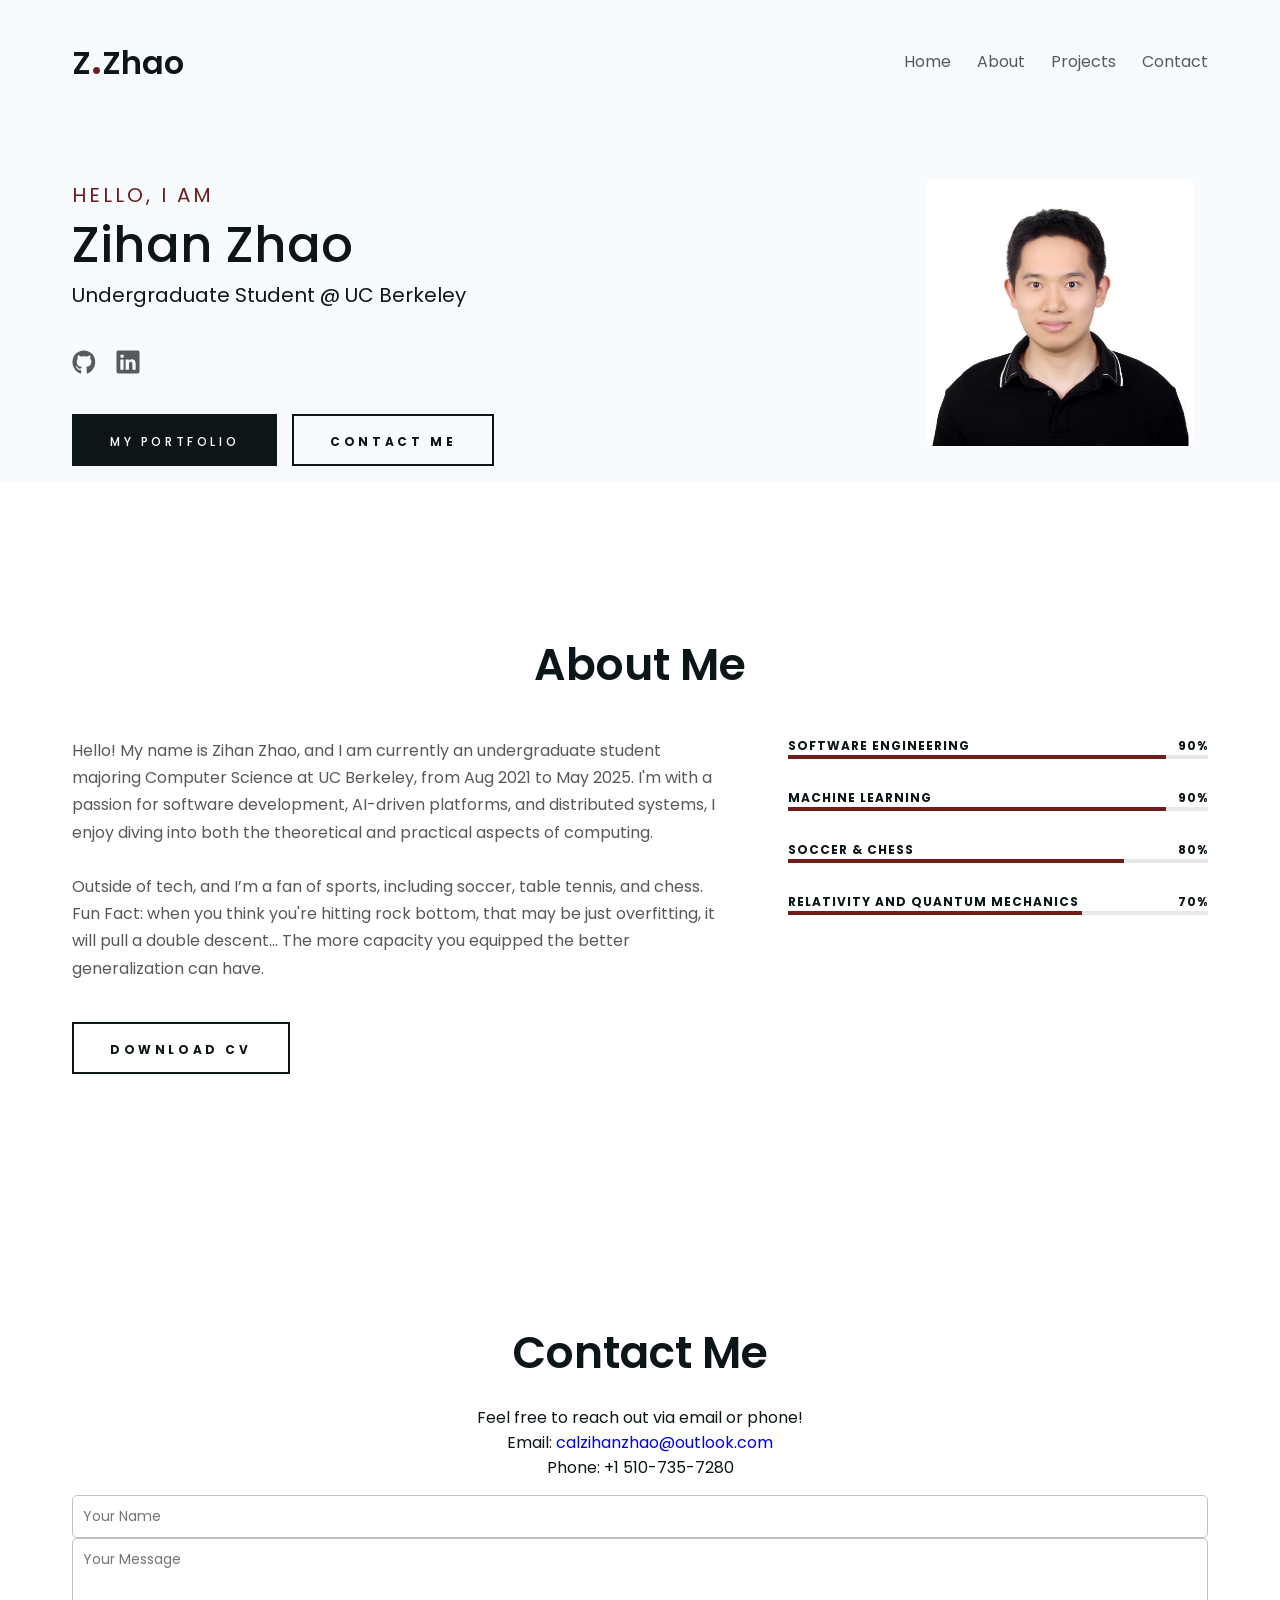
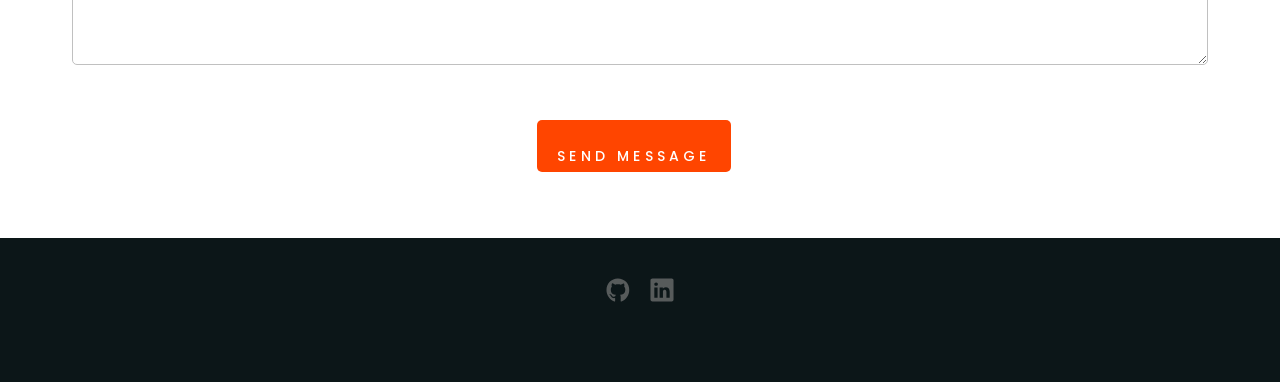
==== commit 12902ce1: "style" ====
--- a/index.html
+++ b/index.html
@@ -108,7 +108,7 @@
               <p class="about-descr">
                 Hello! My name is Zihan Zhao, and I am currently an undergraduate student majoring Computer Science at UC Berkeley, from Aug 2021 to May 2025. I'm with a passion for software development, AI-driven platforms, and distributed systems, I enjoy diving into both the theoretical and practical aspects of computing.
                 <br /><br />
-                Outside of tech, and I’m a fan of sports, including soccer, table tennis, and chess. Fun Fact: when you think you're hitting rock bottom, that may be just overfitting, it will pull a double descent...  The enough capacity you equipped will generalize better.
+                Outside of tech, and I’m a fan of sports, including soccer, table tennis, and chess. Fun Fact: when you think you're hitting rock bottom, that may be just overfitting, it will pull a double descent...  The more capacity you equipped the better generalization can have.
               </p>
               <div class="about-download-btn">
                 <a href="#!" class="btn btn-white">Download CV</a>
--- a/css/main.css
+++ b/css/main.css
@@ -235,7 +235,7 @@
 .hero-heading {
   margin: 0.5rem 0;
   font-weight: 500;
-  font-size: 8rem;
+  font-size: 5rem;
   line-height: 1.2;
 }
 
@@ -287,6 +287,7 @@
 }
 
 .about-title {
+  margin-top: 5rem;
   margin-bottom: 4rem;
 }
 
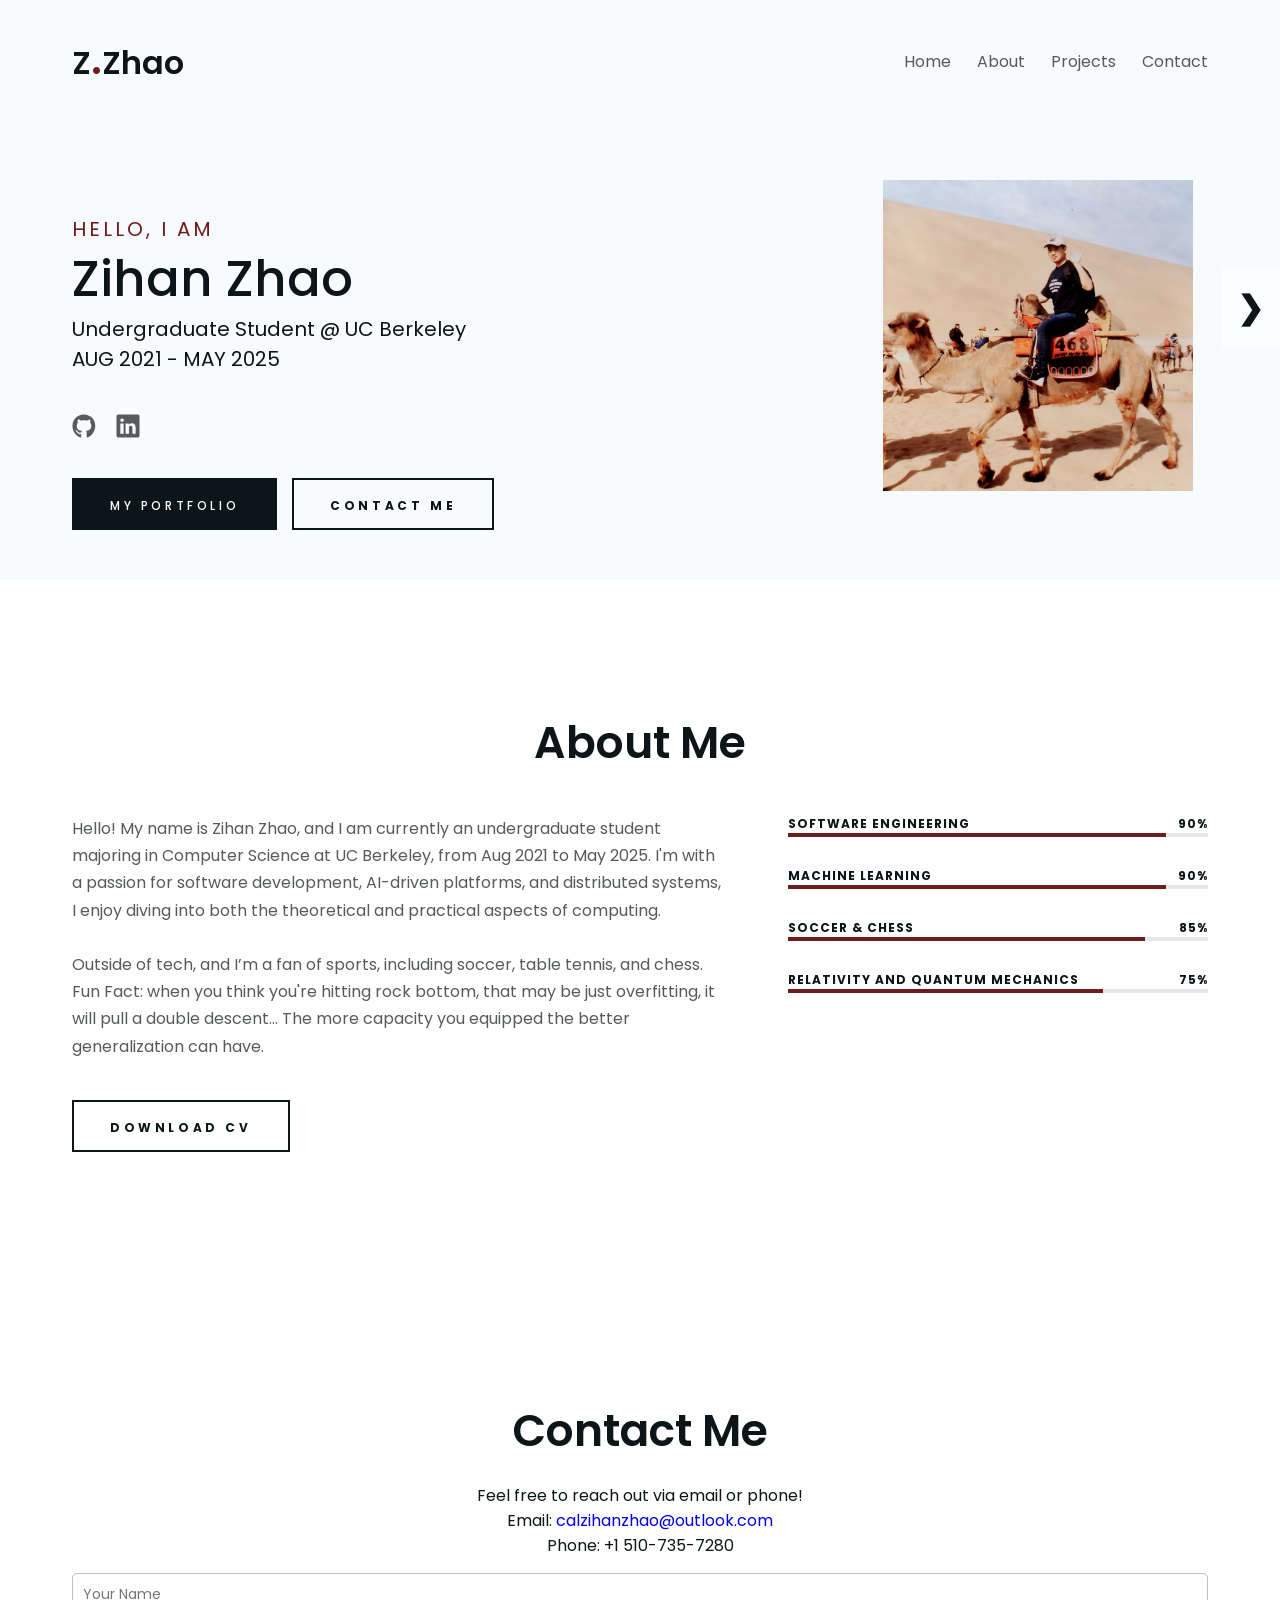
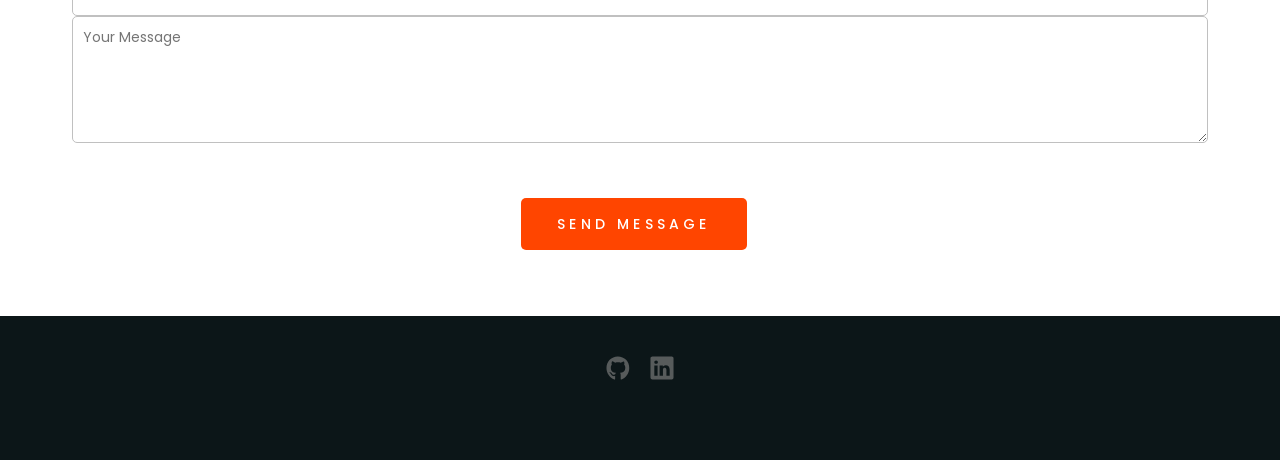
==== commit a3ccd6f0: "images updated" ====
--- a/index.html
+++ b/index.html
@@ -62,8 +62,8 @@
             <span class="hero-greeting"> Hello, I am</span>
             <h1 class="hero-heading">Zihan Zhao</h1>
             <span class="hero-heading-subtitle"
-              >Undergraduate Student @ UC Berkeley</span
-            >
+              >Undergraduate Student @ UC Berkeley <br /> AUG 2021 - MAY 2025
+            </span>
             <div class="about-social-list">
               <div class="social-links-row">
                 <a href="https://github.com/HanZhao01">
@@ -88,12 +88,19 @@
             </div>
           </div>
           <div class="hero-img">
-            <img
-              src="img/self/self.JPG"
-              alt="Picture of Zihan Zhao</a>
-              "
-            />
-          </div>
+            <div class="hero-slider">
+              <div class="slide active">
+                <img src="img/self/self1.JPG" alt="Picture 1" />
+              </div>
+              <div class="slide">
+                <img src="img/self/self2.JPG" alt="Picture 2" />
+              </div>
+              <div class="slide">
+                <img src="img/self/self3.JPG" alt="Picture 3" />
+              </div>
+            </div>
+            <button class="next">&#10095;</button> <!-- Right arrow -->
+          </div>         
         </div>
       </div>
     </section>
@@ -106,12 +113,13 @@
           <div class="about-row">
             <div class="about-content">
               <p class="about-descr">
-                Hello! My name is Zihan Zhao, and I am currently an undergraduate student majoring Computer Science at UC Berkeley, from Aug 2021 to May 2025. I'm with a passion for software development, AI-driven platforms, and distributed systems, I enjoy diving into both the theoretical and practical aspects of computing.
+                Hello! My name is Zihan Zhao, and I am currently an undergraduate student majoring in Computer Science at UC Berkeley, from Aug 2021 to May 2025. I'm with a passion for software development, AI-driven platforms, and distributed systems, I enjoy diving into both the theoretical and practical aspects of computing.
                 <br /><br />
                 Outside of tech, and I’m a fan of sports, including soccer, table tennis, and chess. Fun Fact: when you think you're hitting rock bottom, that may be just overfitting, it will pull a double descent...  The more capacity you equipped the better generalization can have.
               </p>
               <div class="about-download-btn">
-                <a href="#!" class="btn btn-white">Download CV</a>
+                <a href="https://github.com/HanZhao01/HanZhao01.github.io/raw/main/assets/Zihan_Zhao_PR_2024.pdf" class="btn btn-white" download="Zihan_Zhao_PR_2024.pdf">Download CV</a>
+
               </div>
             </div>
             <div class="about-skills">
@@ -127,13 +135,13 @@
                   </div>
                   <div class="skill">
                     <div class="skill-title">Soccer & Chess</div>
-                    <div class="skill-percent">80%</div>
-                    <div class="skillbar" style="width: 80%"></div>
+                    <div class="skill-percent">85%</div>
+                    <div class="skillbar" style="width: 85%"></div>
                   </div>
                   <div class="skill">
                     <div class="skill-title">Relativity and Quantum Mechanics</div>
-                    <div class="skill-percent">70%</div>
-                    <div class="skillbar" style="width: 70%"></div>
+                    <div class="skill-percent">75%</div>
+                    <div class="skillbar" style="width: 75%"></div>
                   </div>                  
             </div>
           </div>
--- a/css/main.css
+++ b/css/main.css
@@ -202,10 +202,11 @@
 }
 
 .nav-link:hover {
-    color: orange;
+    color: #e63e00;
 }
 
 /* Hero section */
+
 .hero {
   position: relative;
   padding-top: 18rem;
@@ -244,17 +245,66 @@
   font-weight: 400;
 }
 
+/* Hero Image Slider */
+
 .hero-img {
   flex: 0 0 41.6667%;
   text-align: right !important;
   padding: 0 1.5rem;
+  max-width: 700px;
 }
 
 .hero-img img {
-  max-width: 60%;
+  max-width: 70%;
   height: auto;
   vertical-align: bottom;
 }
+
+
+.hero-slider {
+  position: relative;
+  overflow: hidden;
+  height: 400px;
+}
+
+.hero-slider .slide {
+  display: none;
+}
+
+.hero-slider .slide.active {
+  display: block;
+}
+
+.hero-img .prev,
+.hero-img .next {
+  cursor: pointer;
+  position: absolute;
+  top: 50%;
+  padding: 1.6rem;
+  margin-top: -2.2rem;
+  color: var(--main-text-color);
+  font-weight: bold;
+  font-size: 3.2rem;
+  background-color: rgba(255, 255, 255, 0.5);
+  border: none;
+  border-radius: 0.3rem;
+  user-select: none;
+}
+
+.hero-img .prev {
+  left: 0;
+}
+
+.hero-img .next {
+  right: 0;
+}
+
+.hero-img .prev:hover,
+.hero-img .next:hover {
+  background-color: rgba(0, 0, 0, 0.8);
+  color: white;
+}
+
 
 .about-social-list {
   display: flex;
@@ -287,7 +337,7 @@
 }
 
 .about-title {
-  margin-top: 5rem;
+  margin-top: 3rem;
   margin-bottom: 4rem;
 }
 
@@ -522,7 +572,7 @@
   .contact-button .btn {
     background-color: #ff4500;
     color: #fff;
-    padding: 1rem 2rem;
+
     font-size: 1.4rem;
     border: none;
     border-radius: 5px;
